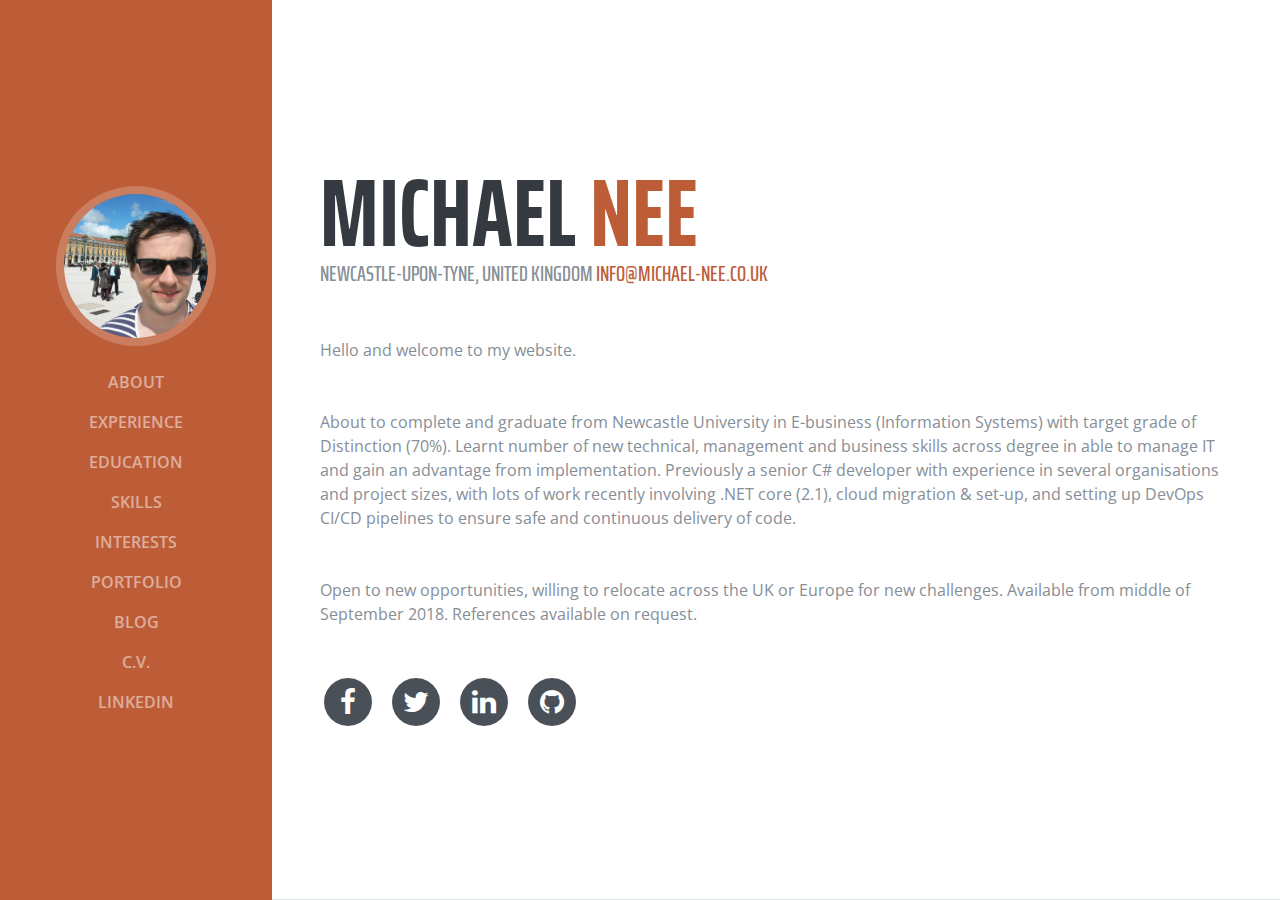
==== index.html @ adf90cca "Initial Commit" ====
<!DOCTYPE html>
    <html lang="en">
    <head prefix="og: http://ogp.me/ns#">
        <!-- Global site tag (gtag.js) - Google Analytics -->
        <script async src="https://www.googletagmanager.com/gtag/js?id=UA-124361732-1"></script>
        <script>
            window.dataLayer = window.dataLayer || [];
            function gtag() { dataLayer.push(arguments); }
            gtag('js', new Date());
            gtag('config', 'UA-124361732-1');
        </script>
    
        <meta charset="utf-8" />
        <title>Michael Nee Website - Welcome</title>
        <meta name="viewport" content="width=device-width, initial-scale=1.0, minimum-scale=1" />
        <meta name="description" content="@ViewData["Description"]" />
        <link href="/vendor/bootstrap/css/bootstrap.min.css" rel="stylesheet" />
        <!-- Custom fonts for this template -->
        <link href="https://fonts.googleapis.com/css?family=Saira+Extra+Condensed:100,200,300,400,500,600,700,800,900" rel="stylesheet" />
        <link href="https://fonts.googleapis.com/css?family=Open+Sans:300,300i,400,400i,600,600i,700,700i,800,800i" rel="stylesheet" />
        <link href="/vendor/font-awesome/css/font-awesome.min.css" rel="stylesheet" />
        <link href="/vendor/devicons/css/devicons.min.css" rel="stylesheet" />
        <link href="/vendor/simple-line-icons/css/simple-line-icons.css" rel="stylesheet" />
        <link rel="stylesheet" href="~/css/abovethefold.scss" inline />
        <link href="/css/resume.min.css" rel="stylesheet" />
    
        <!-- <meta property="og:type" content="website" />
        <meta property="og:title" content="@ViewData["Title"]" />
        <meta property="og:description" content="@ViewData["Description"]" />
        <meta property="og:url" content="@(host + Context.Request.Path)" />
        <meta property="og:image" content="@host/img/icon180x180.png" />
        <meta property="og:image:width" content="180" />
        <meta property="og:image:height" content="180" /> -->
        <link rel="icon" type="image/png" sizes="16x16" href="/img/icon16x16.png" />
        <link rel="apple-touch-icon" sizes="180x180" href="~/img/icon180x180.png" />
        <link rel="shortcut icon" href="/img/icon16x16.png" />
        <meta name="msapplication-square150x150logo" content="/img/icon180x180.png" />
        <link rel="edituri" type="application/rsd+xml" title="RSD" href="~/rsd.xml" />
        <link rel="alternate" type="application/rss+xml" href="~/feed/rss/" />
        <link rel="alternate" type="application/atom+xml" href="~/feed/atom/" />
    </head>
    
    <body id="page-top" itemscope itemtype="http://schema.org/WebPage">
        <nav class="navbar navbar-expand-lg navbar-dark bg-primary fixed-top" id="sideNav">
            <a class="navbar-brand js-scroll-trigger" href="#page-top">
                <span class="d-block d-lg-none"></span>
                <span class="d-none d-lg-block">
                    <img class="img-fluid img-profile rounded-circle mx-auto mb-2" src="/img/profile.jpg" alt="profile-pic" />
                </span>
            </a>
            <button class="navbar-toggler" type="button" data-toggle="collapse" data-target="#navbarSupportedContent" aria-controls="navbarSupportedContent" aria-expanded="false" aria-label="Toggle navigation">
                <span class="navbar-toggler-icon"></span>
            </button>
            <div class="collapse navbar-collapse" id="navbarSupportedContent">
                <ul class="navbar-nav">
                    <li class="nav-item">
                        <a class="nav-link js-scroll-trigger" href="/">About</a>
                    </li>
                    <li class="nav-item">
                        <a class="nav-link js-scroll-trigger" href="/experience">Experience</a>
                    </li>
                    <li class="nav-item">
                        <a class="nav-link js-scroll-trigger" href="/education">Education</a>
                    </li>
                    <li class="nav-item">
                        <a class="nav-link js-scroll-trigger" href="/skills">Skills</a>
                    </li>
                    <li class="nav-item">
                        <a class="nav-link js-scroll-trigger" href="/interests">Interests</a>
                    </li>
                    <li class="nav-item">
                        <a class="nav-link js-scroll-trigger" href="/portfolio">Portfolio</a>
                    </li>
                    <li class="nav-item">
                        <a class="nav-link js-scroll-trigger" href="/blog">Blog</a>
                    </li>
                    <li class="nav-item">
                        <a class="nav-link js-scroll-trigger" target="_blank" href="https://newcastle-my.sharepoint.com/:b:/g/personal/a5224414_newcastle_ac_uk/EdMumNXvD11PombgiTygT5gBdrt0YLXhKjTFtrQzNgDa5Q?e=h8RASY">C.V.</a>
                    </li>
                    <li class="nav-item">
                        <a class="nav-link js-scroll-trigger" href="https://www.linkedin.com/in/michaelnee/" target="_blank">LinkedIn</a>
                    </li>
                </ul>
            </div>
        </nav>
        <main itemprop="mainEntity" itemscope itemtype="http://schema.org/Blog">
            <noscript>
                <p class="container">Some features of this website do not work as expected when JavaScript is disabled</p>
            </noscript>
            
            <main itemprop="mainEntity" itemscope="" itemtype="http://schema.org/Blog"> <noscript> <p class=container>Some features of this website do not work as expected when JavaScript is disabled</p> </noscript> <section class="resume-section p-3 p-lg-5 d-flex d-column" id="about"> <div class="my-auto"> <h1 class="mb-0"> Michael <span class="text-primary">Nee</span> </h1> <div class="subheading mb-5"> Newcastle-upon-Tyne, United Kingdom <a href="mailto:info@michael-nee.co.uk">info@michael-nee.co.uk</a> </div> <p class="mb-5"> Hello and welcome to my website. </p> <p class="mb-5"> About to complete and graduate from Newcastle University in E-business (Information Systems) with target grade of Distinction (70%). Learnt number of new technical, management and business skills across degree in able to manage IT and gain an advantage from implementation. Previously a senior C# developer with experience in several organisations and project sizes, with lots of work recently involving .NET core (2.1), cloud migration &amp; set-up, and setting up DevOps CI/CD pipelines to ensure safe and continuous delivery of code. </p> <p class="mb-5"> Open to new opportunities, willing to relocate across the UK or Europe for new challenges. Available from middle of September 2018. References available on request. </p> <ul class="list-inline list-social-icons mb-0"><li class="list-inline-item"> <a href="https://www.facebook.com/michaelneesoftware" target="_blank"> <span class="fa-stack fa-lg"> <i class="fa fa-circle fa-stack-2x"></i> <i class="fa fa-facebook fa-stack-1x fa-inverse"></i> </span> </a> </li> <li class="list-inline-item"> <a href="https://twitter.com/michael_nee1" target="_blank"> <span class="fa-stack fa-lg"> <i class="fa fa-circle fa-stack-2x"></i> <i class="fa fa-twitter fa-stack-1x fa-inverse"></i> </span> </a> </li> <li class="list-inline-item"> <a href="https://www.linkedin.com/in/michaelnee/" target="_blank"> <span class="fa-stack fa-lg"> <i class="fa fa-circle fa-stack-2x"></i> <i class="fa fa-linkedin fa-stack-1x fa-inverse"></i> </span> </a> </li> <li class="list-inline-item"> <a href="https://github.com/michael-nee" target="_blank"> <span class="fa-stack fa-lg"> <i class="fa fa-circle fa-stack-2x"></i> <i class="fa fa-github fa-stack-1x fa-inverse"></i> </span> </a> </li></ul> </div> </section> </main>
        </main>
    
        <link rel="stylesheet" href="/css/belowthefold.scss" />
        <script src="/vendor/jquery/jquery.min.js"></script>
        <script src="/vendor/bootstrap/js/bootstrap.bundle.min.js"></script>
        <!-- Plugin JavaScript -->
        <script src="/vendor/jquery-easing/jquery.easing.min.js"></script>
        <!-- Custom scripts for this template -->
        <script src="/js/resume.min.js"></script>
        <script src="/js/site.js" async defer></script>
    </body>
    </html>
---- vendor/devicons/css/devicons.min.css ----
/*!
 *  Devicons 1.8.0 made by Theodore Vorillas / http://vorillaz.com 
 */
@font-face{font-family:devicons;src:url(../fonts/devicons.eot?xqxft6);src:url(../fonts/devicons.eot?#iefixxqxft6) format("embedded-opentype"),url(../fonts/devicons.woff?xqxft6) format("woff"),url(../fonts/devicons.ttf?xqxft6) format("truetype"),url(../fonts/devicons.svg?xqxft6#devicons) format("svg");font-weight:400;font-style:normal}.devicons{font-family:devicons;speak:none;font-style:normal;font-weight:400;font-variant:normal;text-transform:none;line-height:1;-webkit-font-smoothing:antialiased;-moz-osx-font-smoothing:grayscale}.devicons-git:before{content:"\e602"}.devicons-git_compare:before{content:"\e628"}.devicons-git_branch:before{content:"\e625"}.devicons-git_commit:before{content:"\e629"}.devicons-git_pull_request:before{content:"\e626"}.devicons-git_merge:before{content:"\e627"}.devicons-bitbucket:before{content:"\e603"}.devicons-github_alt:before{content:"\e608"}.devicons-github_badge:before{content:"\e609"}.devicons-github:before{content:"\e60a"}.devicons-github_full:before{content:"\e617"}.devicons-java:before{content:"\e638"}.devicons-ruby:before{content:"\e639"}.devicons-scala:before{content:"\e637"}.devicons-python:before{content:"\e63c"}.devicons-go:before{content:"\e624"}.devicons-ruby_on_rails:before{content:"\e63b"}.devicons-django:before{content:"\e61d"}.devicons-markdown:before{content:"\e63e"}.devicons-php:before{content:"\e63d"}.devicons-mysql:before{content:"\e604"}.devicons-streamline:before{content:"\e605"}.devicons-database:before{content:"\e606"}.devicons-laravel:before{content:"\e63f"}.devicons-javascript:before{content:"\e64e"}.devicons-angular:before{content:"\e653"}.devicons-backbone:before{content:"\e652"}.devicons-coffeescript:before{content:"\e651"}.devicons-jquery:before{content:"\e650"}.devicons-modernizr:before{content:"\e620"}.devicons-jquery_ui:before{content:"\e654"}.devicons-ember:before{content:"\e61b"}.devicons-dojo:before{content:"\e61c"}.devicons-nodejs:before{content:"\e619"}.devicons-nodejs_small:before{content:"\e618"}.devicons-javascript_shield:before{content:"\e64f"}.devicons-bootstrap:before{content:"\e647"}.devicons-sass:before{content:"\e64b"}.devicons-css3_full:before{content:"\e64a"}.devicons-css3:before{content:"\e649"}.devicons-html5:before{content:"\e636"}.devicons-html5_multimedia:before{content:"\e632"}.devicons-html5_device_access:before{content:"\e633"}.devicons-html5_3d_effects:before{content:"\e635"}.devicons-html5_connectivity:before{content:"\e634"}.devicons-ghost_small:before{content:"\e614"}.devicons-ghost:before{content:"\e61f"}.devicons-magento:before{content:"\e640"}.devicons-joomla:before{content:"\e641"}.devicons-jekyll_small:before{content:"\e60d"}.devicons-drupal:before{content:"\e642"}.devicons-wordpress:before{content:"\e60b"}.devicons-grunt:before{content:"\e64c"}.devicons-bower:before{content:"\e64d"}.devicons-npm:before{content:"\e61e"}.devicons-yahoo_small:before{content:"\e62b"}.devicons-yahoo:before{content:"\e615"}.devicons-bing_small:before{content:"\e600"}.devicons-windows:before{content:"\e60f"}.devicons-linux:before{content:"\e612"}.devicons-ubuntu:before{content:"\e63a"}.devicons-android:before{content:"\e60e"}.devicons-apple:before{content:"\e611"}.devicons-appstore:before{content:"\e613"}.devicons-phonegap:before{content:"\e630"}.devicons-blackberry:before{content:"\e623"}.devicons-stackoverflow:before{content:"\e610"}.devicons-techcrunch:before{content:"\e62c"}.devicons-codrops:before{content:"\e62f"}.devicons-css_tricks:before{content:"\e601"}.devicons-smashing_magazine:before{content:"\e62d"}.devicons-netmagazine:before{content:"\e62e"}.devicons-codepen:before{content:"\e616"}.devicons-cssdeck:before{content:"\e62a"}.devicons-hackernews:before{content:"\e61a"}.devicons-dropbox:before{content:"\e607"}.devicons-google_drive:before{content:"\e631"}.devicons-visualstudio:before{content:"\e60c"}.devicons-unity_small:before{content:"\e621"}.devicons-raspberry_pi:before{content:"\e622"}.devicons-chrome:before{content:"\e643"}.devicons-ie:before{content:"\e644"}.devicons-firefox:before{content:"\e645"}.devicons-opera:before{content:"\e646"}.devicons-safari:before{content:"\e648"}.devicons-swift:before{content:"\e655"}.devicons-symfony:before{content:"\e656"}.devicons-symfony_badge:before{content:"\e657"}.devicons-less:before{content:"\e658"}.devicons-stylus:before{content:"\e659"}.devicons-trello:before{content:"\e65a"}.devicons-atlassian:before{content:"\e65b"}.devicons-jira:before{content:"\e65c"}.devicons-envato:before{content:"\e65d"}.devicons-snap_svg:before{content:"\e65e"}.devicons-raphael:before{content:"\e65f"}.devicons-google_analytics:before{content:"\e660"}.devicons-compass:before{content:"\e661"}.devicons-onedrive:before{content:"\e662"}.devicons-gulp:before{content:"\e663"}.devicons-atom:before{content:"\e664"}.devicons-cisco:before{content:"\e665"}.devicons-nancy:before{content:"\e666"}.devicons-clojure:before{content:"\e668"}.devicons-clojure_alt:before{content:"\e66a"}.devicons-perl:before{content:"\e669"}.devicons-celluloid:before{content:"\e66b"}.devicons-w3c:before{content:"\e66c"}.devicons-redis:before{content:"\e66d"}.devicons-postgresql:before{content:"\e66e"}.devicons-webplatform:before{content:"\e66f"}.devicons-jenkins:before{content:"\e667"}.devicons-requirejs:before{content:"\e670"}.devicons-opensource:before{content:"\e671"}.devicons-typo3:before{content:"\e672"}.devicons-uikit:before{content:"\e673"}.devicons-doctrine:before{content:"\e674"}.devicons-groovy:before{content:"\e675"}.devicons-nginx:before{content:"\e676"}.devicons-haskell:before{content:"\e677"}.devicons-zend:before{content:"\e678"}.devicons-gnu:before{content:"\e679"}.devicons-yeoman:before{content:"\e67a"}.devicons-heroku:before{content:"\e67b"}.devicons-debian:before{content:"\e67d"}.devicons-travis:before{content:"\e67e"}.devicons-dotnet:before{content:"\e67f"}.devicons-codeigniter:before{content:"\e680"}.devicons-javascript_badge:before{content:"\e681"}.devicons-yii:before{content:"\e682"}.devicons-msql_server:before{content:"\e67c"}.devicons-composer:before{content:"\e683"}.devicons-krakenjs_badge:before{content:"\e684"}.devicons-krakenjs:before{content:"\e685"}.devicons-mozilla:before{content:"\e686"}.devicons-firebase:before{content:"\e687"}.devicons-sizzlejs:before{content:"\e688"}.devicons-creativecommons:before{content:"\e689"}.devicons-creativecommons_badge:before{content:"\e68a"}.devicons-mitlicence:before{content:"\e68b"}.devicons-senchatouch:before{content:"\e68c"}.devicons-bugsense:before{content:"\e68d"}.devicons-extjs:before{content:"\e68e"}.devicons-mootools_badge:before{content:"\e68f"}.devicons-mootools:before{content:"\e690"}.devicons-ruby_rough:before{content:"\e691"}.devicons-komodo:before{content:"\e692"}.devicons-coda:before{content:"\e693"}.devicons-bintray:before{content:"\e694"}.devicons-terminal:before{content:"\e695"}.devicons-code:before{content:"\e696"}.devicons-responsive:before{content:"\e697"}.devicons-dart:before{content:"\e698"}.devicons-aptana:before{content:"\e699"}.devicons-mailchimp:before{content:"\e69a"}.devicons-netbeans:before{content:"\e69b"}.devicons-dreamweaver:before{content:"\e69c"}.devicons-brackets:before{content:"\e69d"}.devicons-eclipse:before{content:"\e69e"}.devicons-cloud9:before{content:"\e69f"}.devicons-scrum:before{content:"\e6a0"}.devicons-prolog:before{content:"\e6a1"}.devicons-terminal_badge:before{content:"\e6a2"}.devicons-code_badge:before{content:"\e6a3"}.devicons-mongodb:before{content:"\e6a4"}.devicons-meteor:before{content:"\e6a5"}.devicons-meteorfull:before{content:"\e6a6"}.devicons-fsharp:before{content:"\e6a7"}.devicons-rust:before{content:"\e6a8"}.devicons-ionic:before{content:"\e6a9"}.devicons-sublime:before{content:"\e6aa"}.devicons-appcelerator:before{content:"\e6ab"}.devicons-asterisk:before{content:"\e6ac"}.devicons-aws:before{content:"\e6ad"}.devicons-digital-ocean:before{content:"\e6ae"}.devicons-dlang:before{content:"\e6af"}.devicons-docker:before{content:"\e6b0"}.devicons-erlang:before{content:"\e6b1"}.devicons-google-cloud-platform:before{content:"\e6b2"}.devicons-grails:before{content:"\e6b3"}.devicons-illustrator:before{content:"\e6b4"}.devicons-intellij:before{content:"\e6b5"}.devicons-materializecss:before{content:"\e6b6"}.devicons-openshift:before{content:"\e6b7"}.devicons-photoshop:before{content:"\e6b8"}.devicons-rackspace:before{content:"\e6b9"}.devicons-react:before{content:"\e6ba"}.devicons-redhat:before{content:"\e6bb"}.devicons-scriptcs:before{content:"\e6bc"}.devicons-sqllite:before{content:"\e6c4"}.devicons-vim:before{content:"\e6c5"}
---- vendor/simple-line-icons/css/simple-line-icons.css ----
@font-face {
  font-family: 'simple-line-icons';
  src: url('../fonts/Simple-Line-Icons.eot?v=2.4.0');
  src: url('../fonts/Simple-Line-Icons.eot?v=2.4.0#iefix') format('embedded-opentype'), url('../fonts/Simple-Line-Icons.woff2?v=2.4.0') format('woff2'), url('../fonts/Simple-Line-Icons.ttf?v=2.4.0') format('truetype'), url('../fonts/Simple-Line-Icons.woff?v=2.4.0') format('woff'), url('../fonts/Simple-Line-Icons.svg?v=2.4.0#simple-line-icons') format('svg');
  font-weight: normal;
  font-style: normal;
}
/*
 Use the following CSS code if you want to have a class per icon.
 Instead of a list of all class selectors, you can use the generic [class*="icon-"] selector, but it's slower:
*/
.icon-user,
.icon-people,
.icon-user-female,
.icon-user-follow,
.icon-user-following,
.icon-user-unfollow,
.icon-login,
.icon-logout,
.icon-emotsmile,
.icon-phone,
.icon-call-end,
.icon-call-in,
.icon-call-out,
.icon-map,
.icon-location-pin,
.icon-direction,
.icon-directions,
.icon-compass,
.icon-layers,
.icon-menu,
.icon-list,
.icon-options-vertical,
.icon-options,
.icon-arrow-down,
.icon-arrow-left,
.icon-arrow-right,
.icon-arrow-up,
.icon-arrow-up-circle,
.icon-arrow-left-circle,
.icon-arrow-right-circle,
.icon-arrow-down-circle,
.icon-check,
.icon-clock,
.icon-plus,
.icon-minus,
.icon-close,
.icon-event,
.icon-exclamation,
.icon-organization,
.icon-trophy,
.icon-screen-smartphone,
.icon-screen-desktop,
.icon-plane,
.icon-notebook,
.icon-mustache,
.icon-mouse,
.icon-magnet,
.icon-energy,
.icon-disc,
.icon-cursor,
.icon-cursor-move,
.icon-crop,
.icon-chemistry,
.icon-speedometer,
.icon-shield,
.icon-screen-tablet,
.icon-magic-wand,
.icon-hourglass,
.icon-graduation,
.icon-ghost,
.icon-game-controller,
.icon-fire,
.icon-eyeglass,
.icon-envelope-open,
.icon-envelope-letter,
.icon-bell,
.icon-badge,
.icon-anchor,
.icon-wallet,
.icon-vector,
.icon-speech,
.icon-puzzle,
.icon-printer,
.icon-present,
.icon-playlist,
.icon-pin,
.icon-picture,
.icon-handbag,
.icon-globe-alt,
.icon-globe,
.icon-folder-alt,
.icon-folder,
.icon-film,
.icon-feed,
.icon-drop,
.icon-drawer,
.icon-docs,
.icon-doc,
.icon-diamond,
.icon-cup,
.icon-calculator,
.icon-bubbles,
.icon-briefcase,
.icon-book-open,
.icon-basket-loaded,
.icon-basket,
.icon-bag,
.icon-action-undo,
.icon-action-redo,
.icon-wrench,
.icon-umbrella,
.icon-trash,
.icon-tag,
.icon-support,
.icon-frame,
.icon-size-fullscreen,
.icon-size-actual,
.icon-shuffle,
.icon-share-alt,
.icon-share,
.icon-rocket,
.icon-question,
.icon-pie-chart,
.icon-pencil,
.icon-note,
.icon-loop,
.icon-home,
.icon-grid,
.icon-graph,
.icon-microphone,
.icon-music-tone-alt,
.icon-music-tone,
.icon-earphones-alt,
.icon-earphones,
.icon-equalizer,
.icon-like,
.icon-dislike,
.icon-control-start,
.icon-control-rewind,
.icon-control-play,
.icon-control-pause,
.icon-control-forward,
.icon-control-end,
.icon-volume-1,
.icon-volume-2,
.icon-volume-off,
.icon-calendar,
.icon-bulb,
.icon-chart,
.icon-ban,
.icon-bubble,
.icon-camrecorder,
.icon-camera,
.icon-cloud-download,
.icon-cloud-upload,
.icon-envelope,
.icon-eye,
.icon-flag,
.icon-heart,
.icon-info,
.icon-key,
.icon-link,
.icon-lock,
.icon-lock-open,
.icon-magnifier,
.icon-magnifier-add,
.icon-magnifier-remove,
.icon-paper-clip,
.icon-paper-plane,
.icon-power,
.icon-refresh,
.icon-reload,
.icon-settings,
.icon-star,
.icon-symbol-female,
.icon-symbol-male,
.icon-target,
.icon-credit-card,
.icon-paypal,
.icon-social-tumblr,
.icon-social-twitter,
.icon-social-facebook,
.icon-social-instagram,
.icon-social-linkedin,
.icon-social-pinterest,
.icon-social-github,
.icon-social-google,
.icon-social-reddit,
.icon-social-skype,
.icon-social-dribbble,
.icon-social-behance,
.icon-social-foursqare,
.icon-social-soundcloud,
.icon-social-spotify,
.icon-social-stumbleupon,
.icon-social-youtube,
.icon-social-dropbox,
.icon-social-vkontakte,
.icon-social-steam {
  font-family: 'simple-line-icons';
  speak: none;
  font-style: normal;
  font-weight: normal;
  font-variant: normal;
  text-transform: none;
  line-height: 1;
  /* Better Font Rendering =========== */
  -webkit-font-smoothing: antialiased;
  -moz-osx-font-smoothing: grayscale;
}
.icon-user:before {
  content: "\e005";
}
.icon-people:before {
  content: "\e001";
}
.icon-user-female:before {
  content: "\e000";
}
.icon-user-follow:before {
  content: "\e002";
}
.icon-user-following:before {
  content: "\e003";
}
.icon-user-unfollow:before {
  content: "\e004";
}
.icon-login:before {
  content: "\e066";
}
.icon-logout:before {
  content: "\e065";
}
.icon-emotsmile:before {
  content: "\e021";
}
.icon-phone:before {
  content: "\e600";
}
.icon-call-end:before {
  content: "\e048";
}
.icon-call-in:before {
  content: "\e047";
}
.icon-call-out:before {
  content: "\e046";
}
.icon-map:before {
  content: "\e033";
}
.icon-location-pin:before {
  content: "\e096";
}
.icon-direction:before {
  content: "\e042";
}
.icon-directions:before {
  content: "\e041";
}
.icon-compass:before {
  content: "\e045";
}
.icon-layers:before {
  content: "\e034";
}
.icon-menu:before {
  content: "\e601";
}
.icon-list:before {
  content: "\e067";
}
.icon-options-vertical:before {
  content: "\e602";
}
.icon-options:before {
  content: "\e603";
}
.icon-arrow-down:before {
  content: "\e604";
}
.icon-arrow-left:before {
  content: "\e605";
}
.icon-arrow-right:before {
  content: "\e606";
}
.icon-arrow-up:before {
  content: "\e607";
}
.icon-arrow-up-circle:before {
  content: "\e078";
}
.icon-arrow-left-circle:before {
  content: "\e07a";
}
.icon-arrow-right-circle:before {
  content: "\e079";
}
.icon-arrow-down-circle:before {
  content: "\e07b";
}
.icon-check:before {
  content: "\e080";
}
.icon-clock:before {
  content: "\e081";
}
.icon-plus:before {
  content: "\e095";
}
.icon-minus:before {
  content: "\e615";
}
.icon-close:before {
  content: "\e082";
}
.icon-event:before {
  content: "\e619";
}
.icon-exclamation:before {
  content: "\e617";
}
.icon-organization:before {
  content: "\e616";
}
.icon-trophy:before {
  content: "\e006";
}
.icon-screen-smartphone:before {
  content: "\e010";
}
.icon-screen-desktop:before {
  content: "\e011";
}
.icon-plane:before {
  content: "\e012";
}
.icon-notebook:before {
  content: "\e013";
}
.icon-mustache:before {
  content: "\e014";
}
.icon-mouse:before {
  content: "\e015";
}
.icon-magnet:before {
  content: "\e016";
}
.icon-energy:before {
  content: "\e020";
}
.icon-disc:before {
  content: "\e022";
}
.icon-cursor:before {
  content: "\e06e";
}
.icon-cursor-move:before {
  content: "\e023";
}
.icon-crop:before {
  content: "\e024";
}
.icon-chemistry:before {
  content: "\e026";
}
.icon-speedometer:before {
  content: "\e007";
}
.icon-shield:before {
  content: "\e00e";
}
.icon-screen-tablet:before {
  content: "\e00f";
}
.icon-magic-wand:before {
  content: "\e017";
}
.icon-hourglass:before {
  content: "\e018";
}
.icon-graduation:before {
  content: "\e019";
}
.icon-ghost:before {
  content: "\e01a";
}
.icon-game-controller:before {
  content: "\e01b";
}
.icon-fire:before {
  content: "\e01c";
}
.icon-eyeglass:before {
  content: "\e01d";
}
.icon-envelope-open:before {
  content: "\e01e";
}
.icon-envelope-letter:before {
  content: "\e01f";
}
.icon-bell:before {
  content: "\e027";
}
.icon-badge:before {
  content: "\e028";
}
.icon-anchor:before {
  content: "\e029";
}
.icon-wallet:before {
  content: "\e02a";
}
.icon-vector:before {
  content: "\e02b";
}
.icon-speech:before {
  content: "\e02c";
}
.icon-puzzle:before {
  content: "\e02d";
}
.icon-printer:before {
  content: "\e02e";
}
.icon-present:before {
  content: "\e02f";
}
.icon-playlist:before {
  content: "\e030";
}
.icon-pin:before {
  content: "\e031";
}
.icon-picture:before {
  content: "\e032";
}
.icon-handbag:before {
  content: "\e035";
}
.icon-globe-alt:before {
  content: "\e036";
}
.icon-globe:before {
  content: "\e037";
}
.icon-folder-alt:before {
  content: "\e039";
}
.icon-folder:before {
  content: "\e089";
}
.icon-film:before {
  content: "\e03a";
}
.icon-feed:before {
  content: "\e03b";
}
.icon-drop:before {
  content: "\e03e";
}
.icon-drawer:before {
  content: "\e03f";
}
.icon-docs:before {
  content: "\e040";
}
.icon-doc:before {
  content: "\e085";
}
.icon-diamond:before {
  content: "\e043";
}
.icon-cup:before {
  content: "\e044";
}
.icon-calculator:before {
  content: "\e049";
}
.icon-bubbles:before {
  content: "\e04a";
}
.icon-briefcase:before {
  content: "\e04b";
}
.icon-book-open:before {
  content: "\e04c";
}
.icon-basket-loaded:before {
  content: "\e04d";
}
.icon-basket:before {
  content: "\e04e";
}
.icon-bag:before {
  content: "\e04f";
}
.icon-action-undo:before {
  content: "\e050";
}
.icon-action-redo:before {
  content: "\e051";
}
.icon-wrench:before {
  content: "\e052";
}
.icon-umbrella:before {
  content: "\e053";
}
.icon-trash:before {
  content: "\e054";
}
.icon-tag:before {
  content: "\e055";
}
.icon-support:before {
  content: "\e056";
}
.icon-frame:before {
  content: "\e038";
}
.icon-size-fullscreen:before {
  content: "\e057";
}
.icon-size-actual:before {
  content: "\e058";
}
.icon-shuffle:before {
  content: "\e059";
}
.icon-share-alt:before {
  content: "\e05a";
}
.icon-share:before {
  content: "\e05b";
}
.icon-rocket:before {
  content: "\e05c";
}
.icon-question:before {
  content: "\e05d";
}
.icon-pie-chart:before {
  content: "\e05e";
}
.icon-pencil:before {
  content: "\e05f";
}
.icon-note:before {
  content: "\e060";
}
.icon-loop:before {
  content: "\e064";
}
.icon-home:before {
  content: "\e069";
}
.icon-grid:before {
  content: "\e06a";
}
.icon-graph:before {
  content: "\e06b";
}
.icon-microphone:before {
  content: "\e063";
}
.icon-music-tone-alt:before {
  content: "\e061";
}
.icon-music-tone:before {
  content: "\e062";
}
.icon-earphones-alt:before {
  content: "\e03c";
}
.icon-earphones:before {
  content: "\e03d";
}
.icon-equalizer:before {
  content: "\e06c";
}
.icon-like:before {
  content: "\e068";
}
.icon-dislike:before {
  content: "\e06d";
}
.icon-control-start:before {
  content: "\e06f";
}
.icon-control-rewind:before {
  content: "\e070";
}
.icon-control-play:before {
  content: "\e071";
}
.icon-control-pause:before {
  content: "\e072";
}
.icon-control-forward:before {
  content: "\e073";
}
.icon-control-end:before {
  content: "\e074";
}
.icon-volume-1:before {
  content: "\e09f";
}
.icon-volume-2:before {
  content: "\e0a0";
}
.icon-volume-off:before {
  content: "\e0a1";
}
.icon-calendar:before {
  content: "\e075";
}
.icon-bulb:before {
  content: "\e076";
}
.icon-chart:before {
  content: "\e077";
}
.icon-ban:before {
  content: "\e07c";
}
.icon-bubble:before {
  content: "\e07d";
}
.icon-camrecorder:before {
  content: "\e07e";
}
.icon-camera:before {
  content: "\e07f";
}
.icon-cloud-download:before {
  content: "\e083";
}
.icon-cloud-upload:before {
  content: "\e084";
}
.icon-envelope:before {
  content: "\e086";
}
.icon-eye:before {
  content: "\e087";
}
.icon-flag:before {
  content: "\e088";
}
.icon-heart:before {
  content: "\e08a";
}
.icon-info:before {
  content: "\e08b";
}
.icon-key:before {
  content: "\e08c";
}
.icon-link:before {
  content: "\e08d";
}
.icon-lock:before {
  content: "\e08e";
}
.icon-lock-open:before {
  content: "\e08f";
}
.icon-magnifier:before {
  content: "\e090";
}
.icon-magnifier-add:before {
  content: "\e091";
}
.icon-magnifier-remove:before {
  content: "\e092";
}
.icon-paper-clip:before {
  content: "\e093";
}
.icon-paper-plane:before {
  content: "\e094";
}
.icon-power:before {
  content: "\e097";
}
.icon-refresh:before {
  content: "\e098";
}
.icon-reload:before {
  content: "\e099";
}
.icon-settings:before {
  content: "\e09a";
}
.icon-star:before {
  content: "\e09b";
}
.icon-symbol-female:before {
  content: "\e09c";
}
.icon-symbol-male:before {
  content: "\e09d";
}
.icon-target:before {
  content: "\e09e";
}
.icon-credit-card:before {
  content: "\e025";
}
.icon-paypal:before {
  content: "\e608";
}
.icon-social-tumblr:before {
  content: "\e00a";
}
.icon-social-twitter:before {
  content: "\e009";
}
.icon-social-facebook:before {
  content: "\e00b";
}
.icon-social-instagram:before {
  content: "\e609";
}
.icon-social-linkedin:before {
  content: "\e60a";
}
.icon-social-pinterest:before {
  content: "\e60b";
}
.icon-social-github:before {
  content: "\e60c";
}
.icon-social-google:before {
  content: "\e60d";
}
.icon-social-reddit:before {
  content: "\e60e";
}
.icon-social-skype:before {
  content: "\e60f";
}
.icon-social-dribbble:before {
  content: "\e00d";
}
.icon-social-behance:before {
  content: "\e610";
}
.icon-social-foursqare:before {
  content: "\e611";
}
.icon-social-soundcloud:before {
  content: "\e612";
}
.icon-social-spotify:before {
  content: "\e613";
}
.icon-social-stumbleupon:before {
  content: "\e614";
}
.icon-social-youtube:before {
  content: "\e008";
}
.icon-social-dropbox:before {
  content: "\e00c";
}
.icon-social-vkontakte:before {
  content: "\e618";
}
.icon-social-steam:before {
  content: "\e620";
}
---- css/resume.min.css ----
body{font-family:'Open Sans',serif;padding-top:54px;color:#868e96}@media(min-width:992px){body{padding-top:0;padding-left:17rem}}h1,h2,h3,h4,h5,h6{font-family:'Saira Extra Condensed',serif;font-weight:700;text-transform:uppercase;color:#343a40}h1{font-size:6rem;line-height:5.5rem}h2{font-size:3.5rem}.subheading{text-transform:uppercase;font-weight:500;font-family:'Saira Extra Condensed',serif;font-size:1.35rem}.list-social-icons a{color:#495057}.list-social-icons a:hover{color:#bd5d38}.list-social-icons a .fa-lg{font-size:1.75rem}.list-icons{font-size:3rem}.list-icons .list-inline-item i:hover{color:#bd5d38}#sideNav .navbar-nav .nav-item .nav-link{font-weight:600;text-transform:uppercase}@media(min-width:992px){#sideNav{text-align:center;position:fixed;top:0;left:0;display:flex;flex-direction:column;width:17rem;height:100vh}#sideNav .navbar-brand{display:flex;margin:auto auto 0;padding:.5rem}#sideNav .navbar-brand .img-profile{max-width:10rem;max-height:10rem;border:.5rem solid rgba(255,255,255,.2)}#sideNav .navbar-collapse{display:flex;align-items:flex-start;flex-grow:0;width:100%;margin-bottom:auto}#sideNav .navbar-collapse .navbar-nav{flex-direction:column;width:100%}#sideNav .navbar-collapse .navbar-nav .nav-item{display:block}#sideNav .navbar-collapse .navbar-nav .nav-item .nav-link{display:block}}section.resume-section{border-bottom:1px solid #dee2e6;padding-top:5rem !important;padding-bottom:5rem !important}section.resume-section .resume-item .resume-date{min-width:none}@media(min-width:768px){section.resume-section{min-height:100vh}section.resume-section .resume-item .resume-date{min-width:18rem}}@media(min-width:992px){section.resume-section{padding-top:3rem !important;padding-bottom:3rem !important}}.bg-primary{background-color:#bd5d38 !important}.text-primary{color:#bd5d38 !important}a{color:#bd5d38}a:hover,a:focus,a:active{color:#824027}h2 a:link{text-decoration:none}
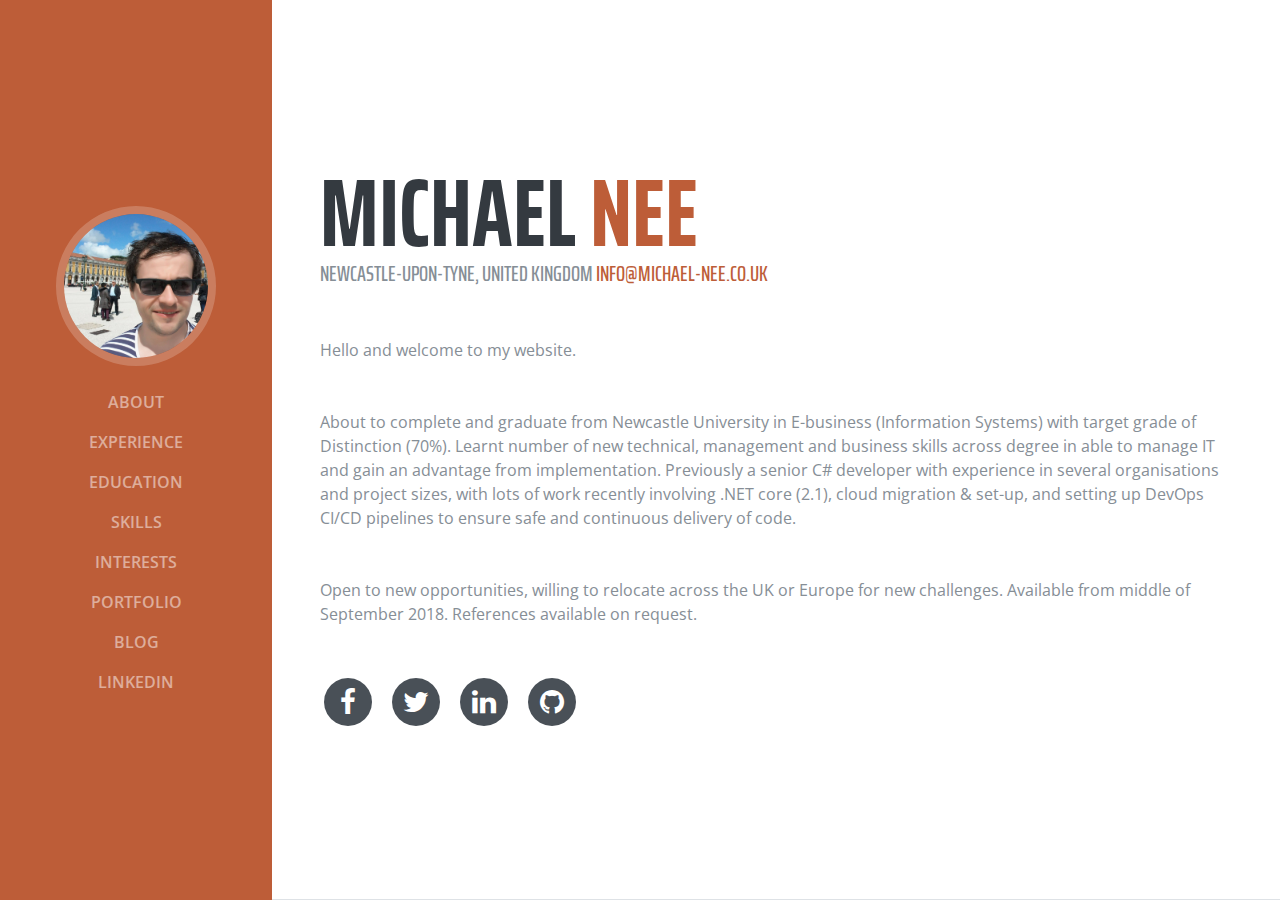
==== commit 0fceed67: "Update Homepage" ====
--- a/index.html
+++ b/index.html
@@ -57,26 +57,26 @@
                         <a class="nav-link js-scroll-trigger" href="/">About</a>
                     </li>
                     <li class="nav-item">
-                        <a class="nav-link js-scroll-trigger" href="/experience">Experience</a>
+                        <a class="nav-link js-scroll-trigger" href="/experience.html">Experience</a>
                     </li>
                     <li class="nav-item">
-                        <a class="nav-link js-scroll-trigger" href="/education">Education</a>
+                        <a class="nav-link js-scroll-trigger" href="/education.html">Education</a>
                     </li>
                     <li class="nav-item">
-                        <a class="nav-link js-scroll-trigger" href="/skills">Skills</a>
+                        <a class="nav-link js-scroll-trigger" href="/skills.html">Skills</a>
                     </li>
                     <li class="nav-item">
-                        <a class="nav-link js-scroll-trigger" href="/interests">Interests</a>
+                        <a class="nav-link js-scroll-trigger" href="/interests.html">Interests</a>
                     </li>
                     <li class="nav-item">
-                        <a class="nav-link js-scroll-trigger" href="/portfolio">Portfolio</a>
+                        <a class="nav-link js-scroll-trigger" href="/portfolio.html">Portfolio</a>
                     </li>
                     <li class="nav-item">
-                        <a class="nav-link js-scroll-trigger" href="/blog">Blog</a>
+                        <a class="nav-link js-scroll-trigger" target="_blank" href="https://medium.com/@michaelnee/">Blog</a>
                     </li>
-                    <li class="nav-item">
+                    <!-- <li class="nav-item">
                         <a class="nav-link js-scroll-trigger" target="_blank" href="https://newcastle-my.sharepoint.com/:b:/g/personal/a5224414_newcastle_ac_uk/EdMumNXvD11PombgiTygT5gBdrt0YLXhKjTFtrQzNgDa5Q?e=h8RASY">C.V.</a>
-                    </li>
+                    </li> -->
                     <li class="nav-item">
                         <a class="nav-link js-scroll-trigger" href="https://www.linkedin.com/in/michaelnee/" target="_blank">LinkedIn</a>
                     </li>
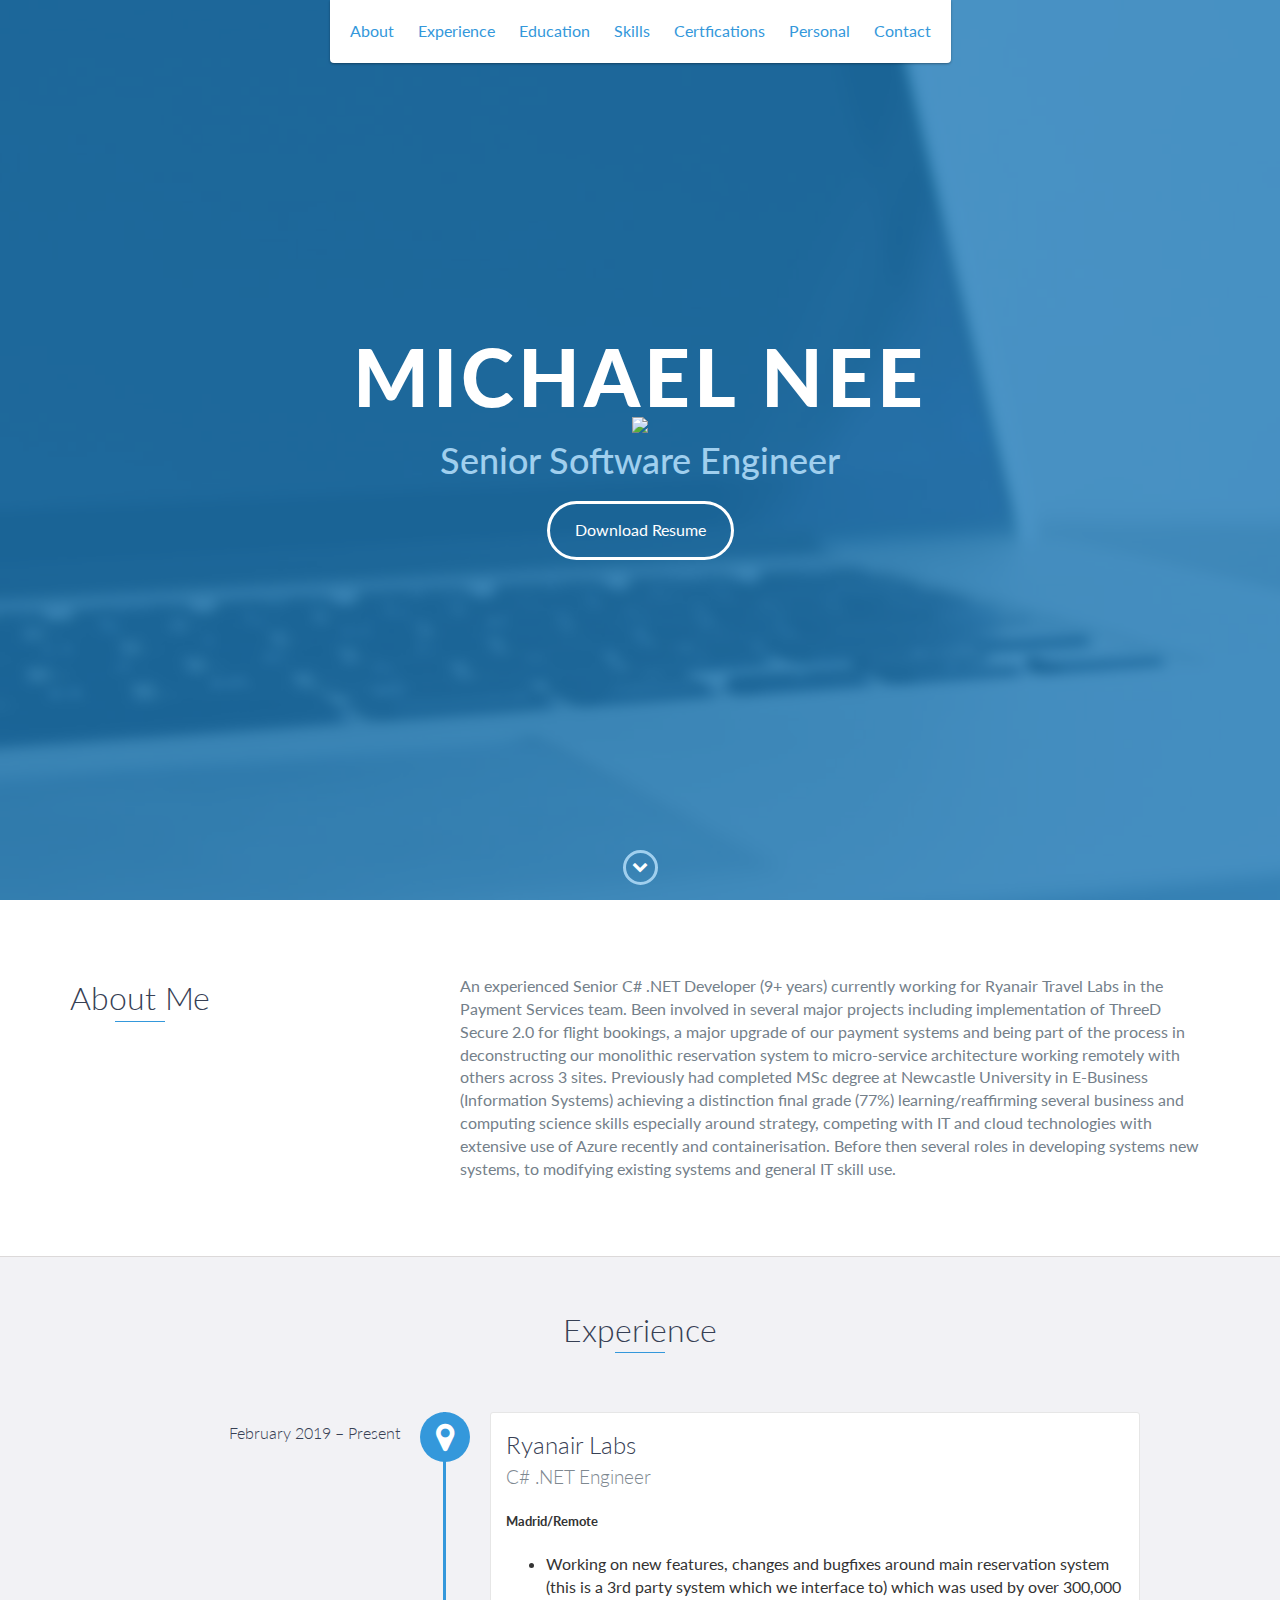
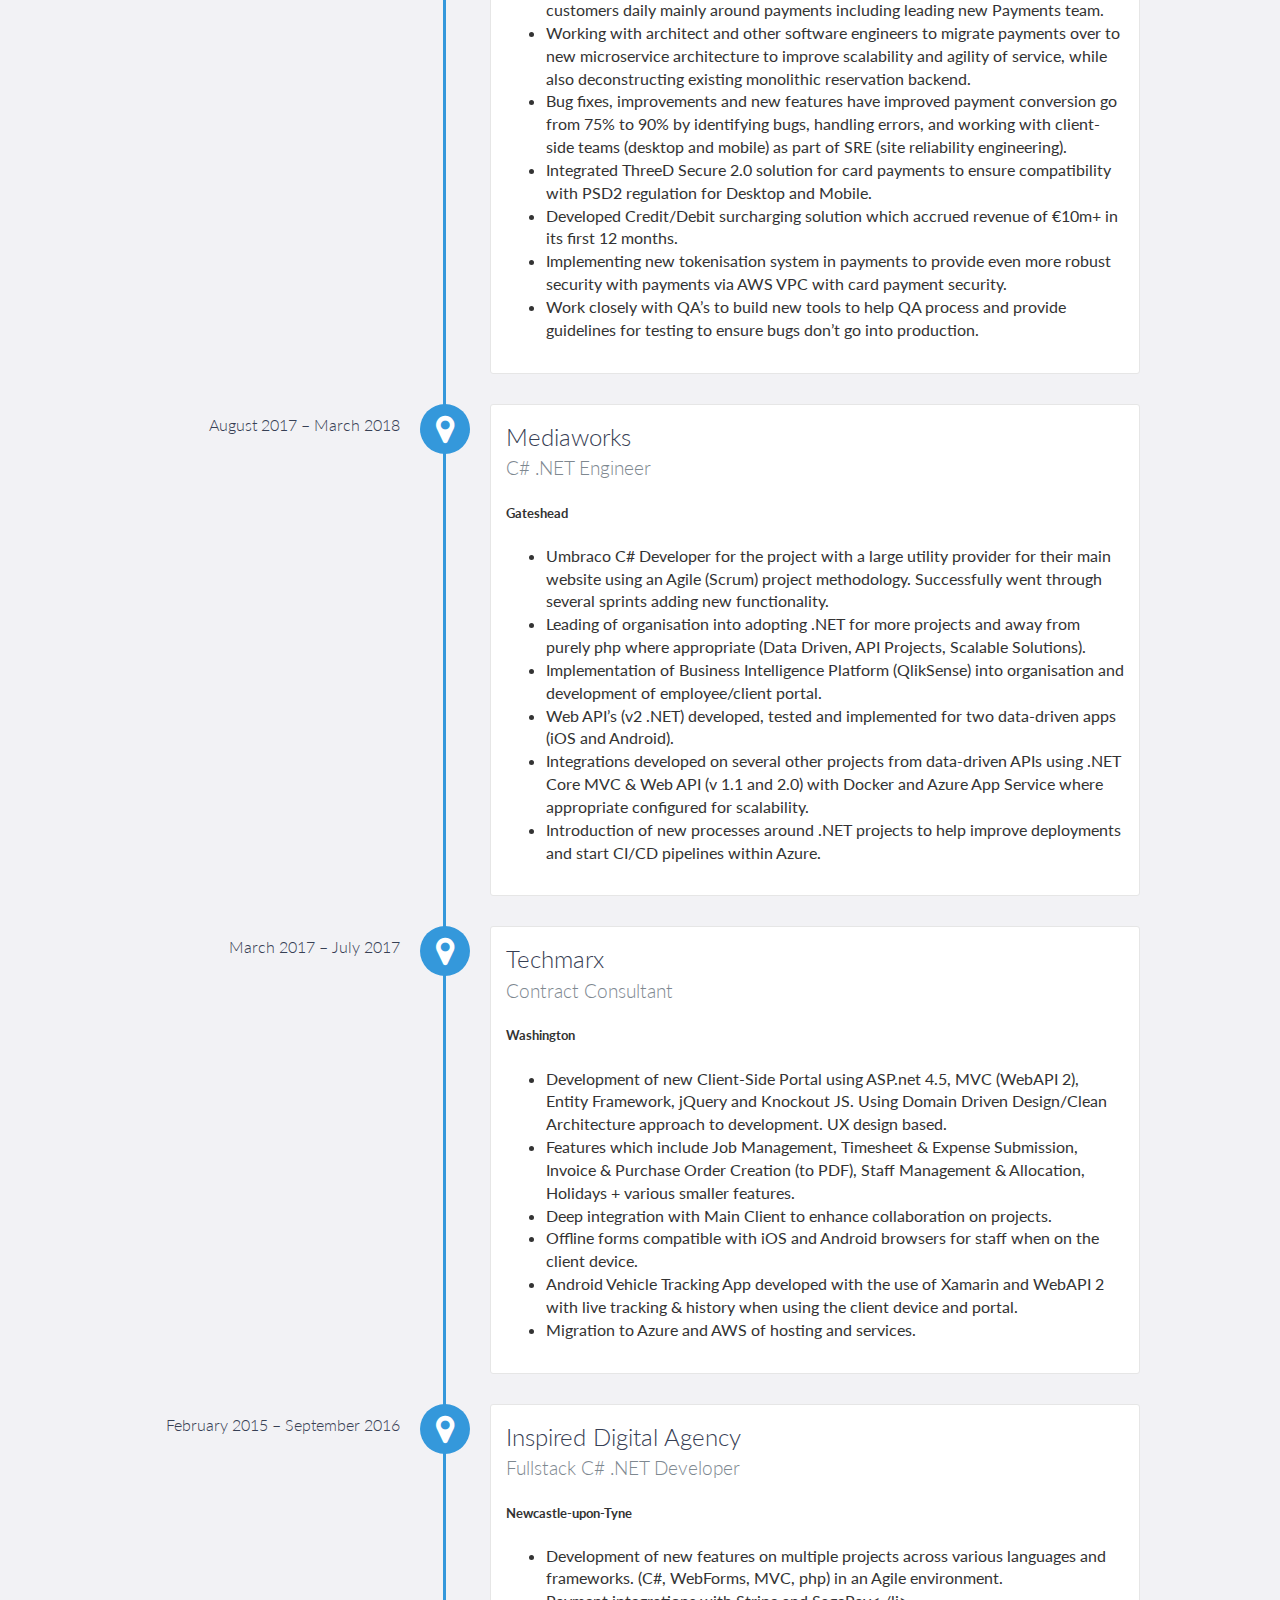
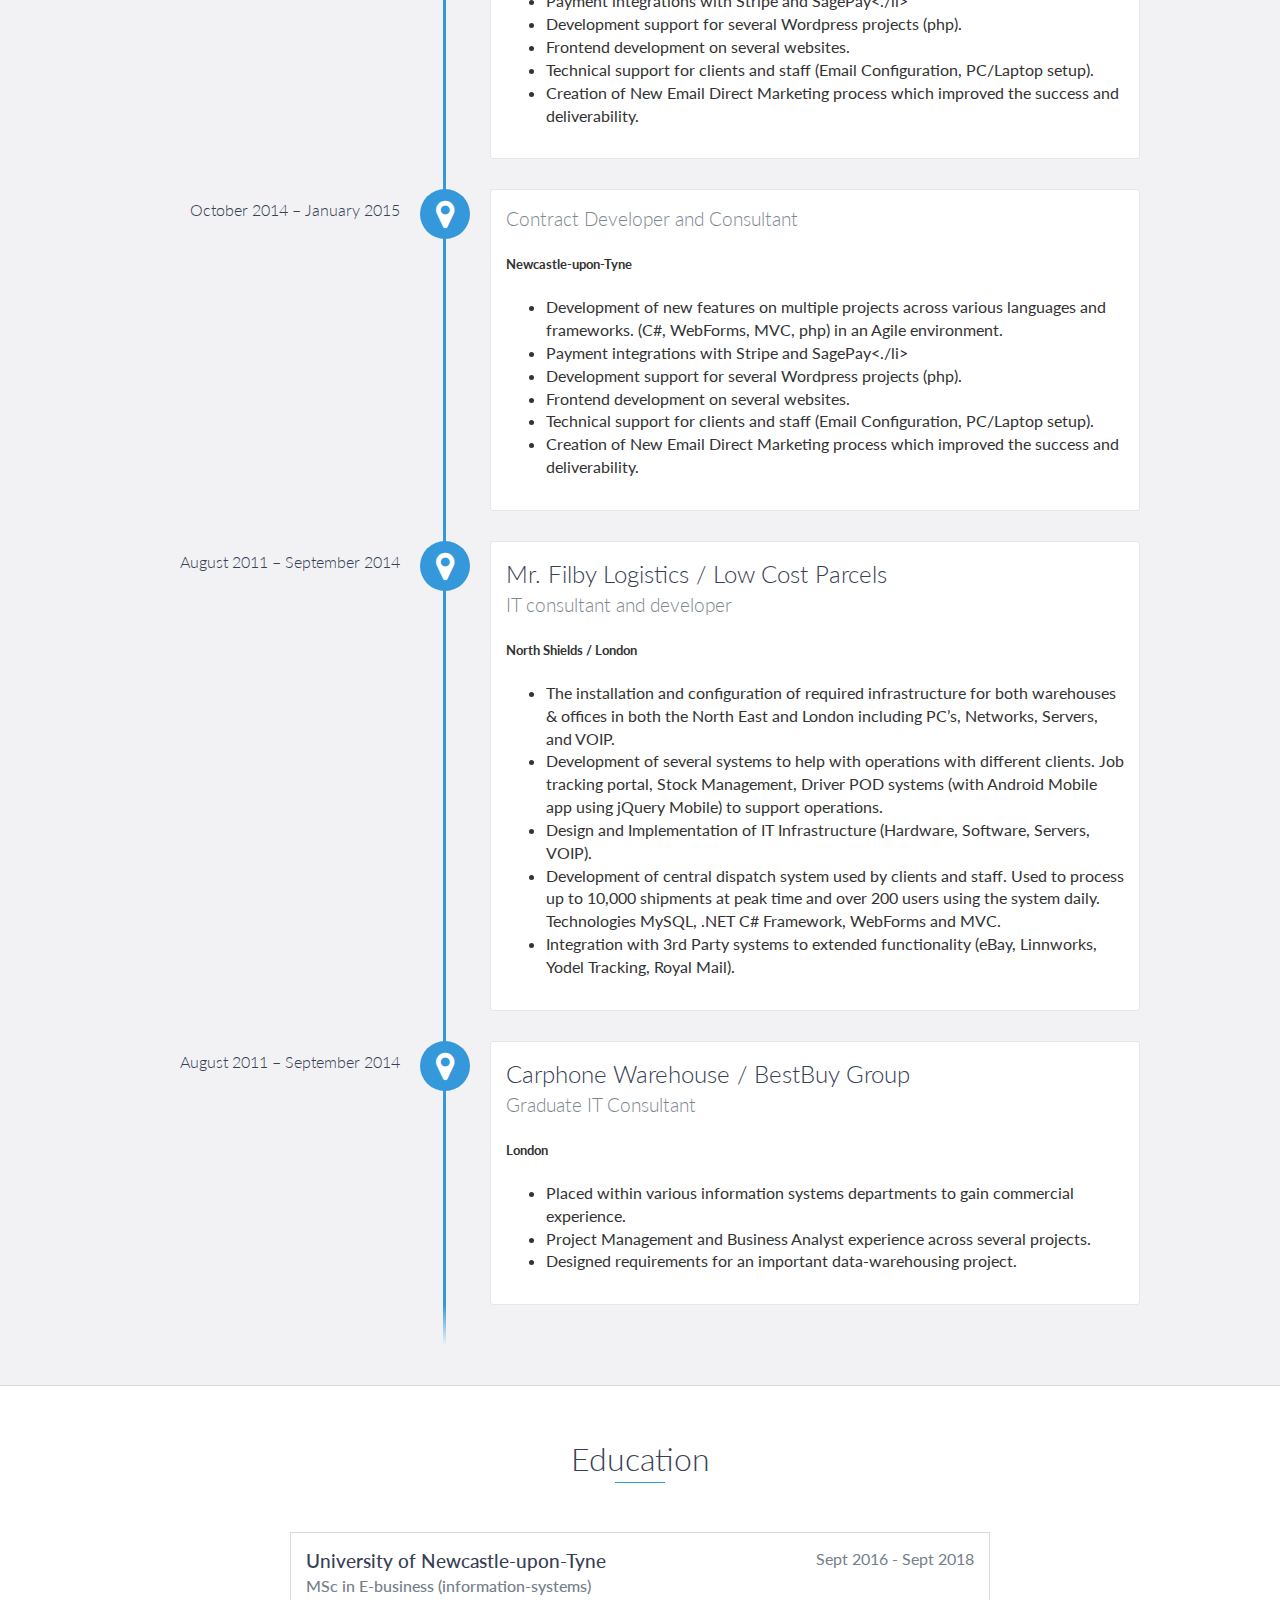
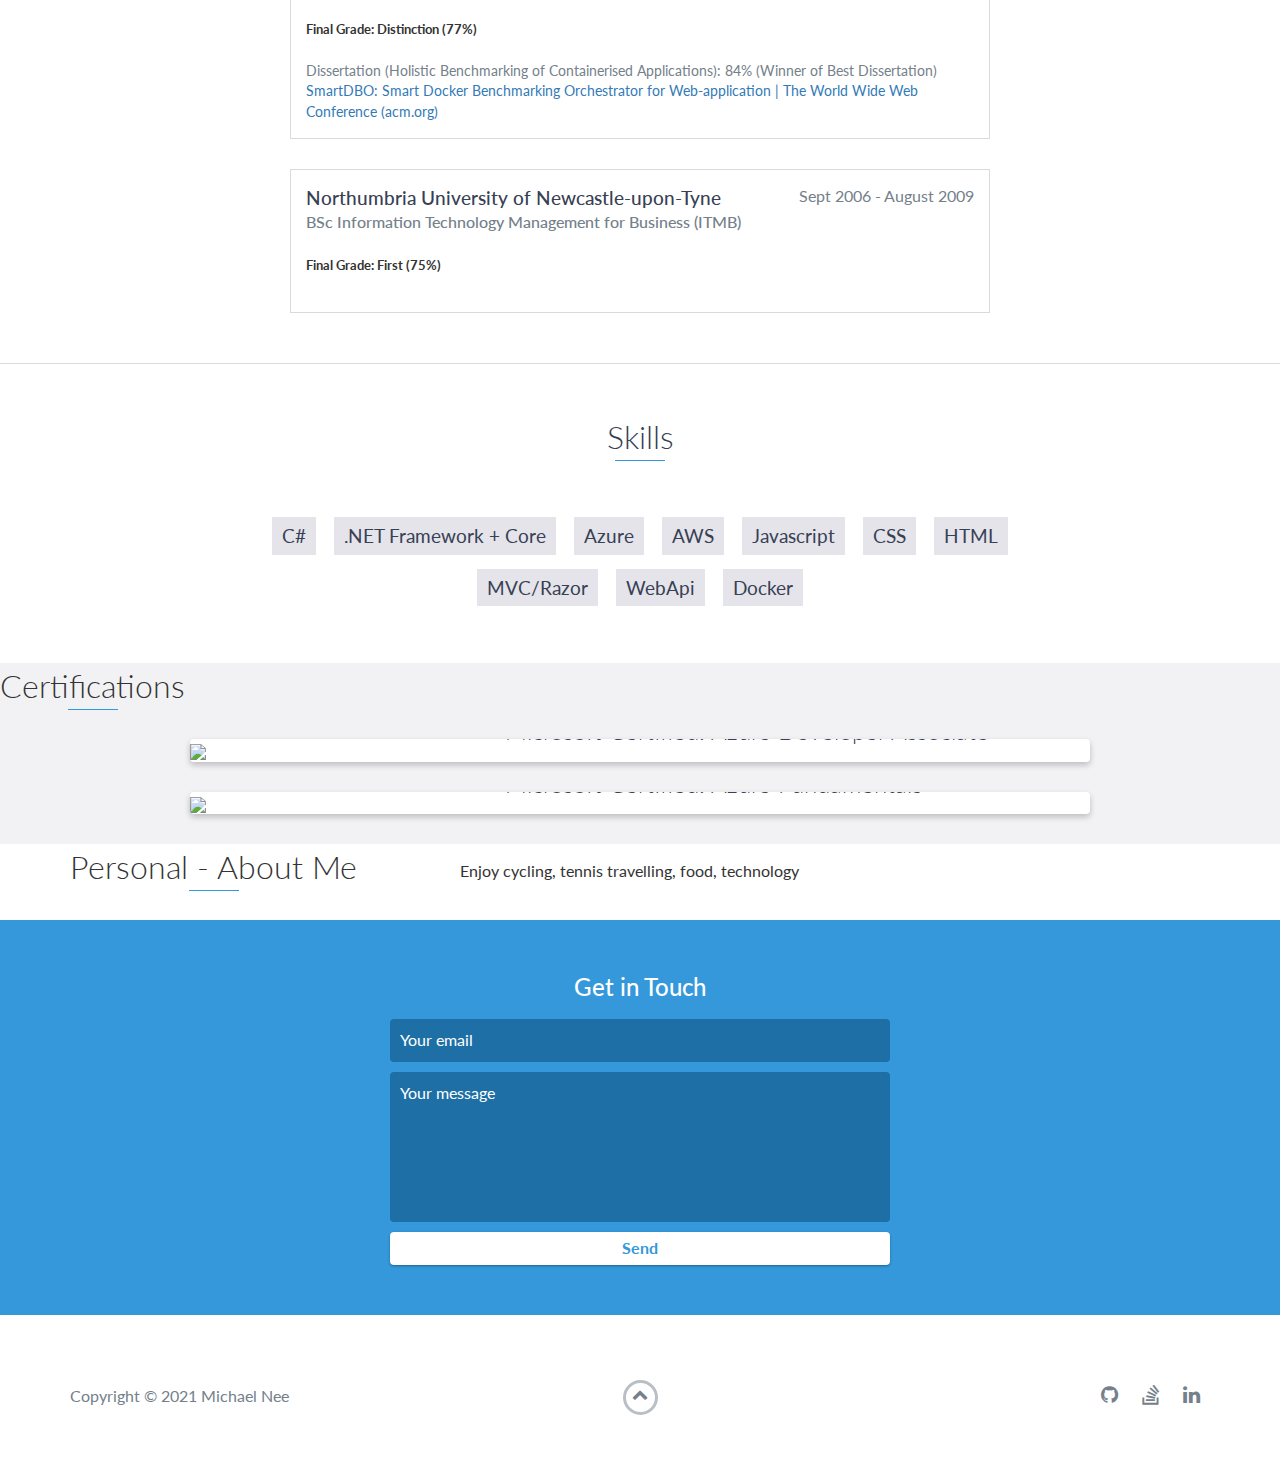
==== commit 91ccb6e9: "New website" ====
--- a/index.html
+++ b/index.html
@@ -1,103 +1,331 @@
-    <!DOCTYPE html>
-    <html lang="en">
-    <head prefix="og: http://ogp.me/ns#">
-        <!-- Global site tag (gtag.js) - Google Analytics -->
-        <script async src="https://www.googletagmanager.com/gtag/js?id=UA-124361732-1"></script>
-        <script>
-            window.dataLayer = window.dataLayer || [];
-            function gtag() { dataLayer.push(arguments); }
-            gtag('js', new Date());
-            gtag('config', 'UA-124361732-1');
-        </script>
-    
-        <meta charset="utf-8" />
-        <title>Michael Nee Website - Welcome</title>
-        <meta name="viewport" content="width=device-width, initial-scale=1.0, minimum-scale=1" />
-        <meta name="description" content="@ViewData["Description"]" />
-        <link href="/vendor/bootstrap/css/bootstrap.min.css" rel="stylesheet" />
-        <!-- Custom fonts for this template -->
-        <link href="https://fonts.googleapis.com/css?family=Saira+Extra+Condensed:100,200,300,400,500,600,700,800,900" rel="stylesheet" />
-        <link href="https://fonts.googleapis.com/css?family=Open+Sans:300,300i,400,400i,600,600i,700,700i,800,800i" rel="stylesheet" />
-        <link href="/vendor/font-awesome/css/font-awesome.min.css" rel="stylesheet" />
-        <link href="/vendor/devicons/css/devicons.min.css" rel="stylesheet" />
-        <link href="/vendor/simple-line-icons/css/simple-line-icons.css" rel="stylesheet" />
-        <link rel="stylesheet" href="~/css/abovethefold.scss" inline />
-        <link href="/css/resume.min.css" rel="stylesheet" />
-    
-        <!-- <meta property="og:type" content="website" />
-        <meta property="og:title" content="@ViewData["Title"]" />
-        <meta property="og:description" content="@ViewData["Description"]" />
-        <meta property="og:url" content="@(host + Context.Request.Path)" />
-        <meta property="og:image" content="@host/img/icon180x180.png" />
-        <meta property="og:image:width" content="180" />
-        <meta property="og:image:height" content="180" /> -->
-        <link rel="icon" type="image/png" sizes="16x16" href="/img/icon16x16.png" />
-        <link rel="apple-touch-icon" sizes="180x180" href="~/img/icon180x180.png" />
-        <link rel="shortcut icon" href="/img/icon16x16.png" />
-        <meta name="msapplication-square150x150logo" content="/img/icon180x180.png" />
-        <link rel="edituri" type="application/rsd+xml" title="RSD" href="~/rsd.xml" />
-        <link rel="alternate" type="application/rss+xml" href="~/feed/rss/" />
-        <link rel="alternate" type="application/atom+xml" href="~/feed/atom/" />
-    </head>
-    
-    <body id="page-top" itemscope itemtype="http://schema.org/WebPage">
-        <nav class="navbar navbar-expand-lg navbar-dark bg-primary fixed-top" id="sideNav">
-            <a class="navbar-brand js-scroll-trigger" href="#page-top">
-                <span class="d-block d-lg-none"></span>
-                <span class="d-none d-lg-block">
-                    <img class="img-fluid img-profile rounded-circle mx-auto mb-2" src="/img/profile.jpg" alt="profile-pic" />
-                </span>
-            </a>
-            <button class="navbar-toggler" type="button" data-toggle="collapse" data-target="#navbarSupportedContent" aria-controls="navbarSupportedContent" aria-expanded="false" aria-label="Toggle navigation">
-                <span class="navbar-toggler-icon"></span>
-            </button>
-            <div class="collapse navbar-collapse" id="navbarSupportedContent">
-                <ul class="navbar-nav">
-                    <li class="nav-item">
-                        <a class="nav-link js-scroll-trigger" href="/">About</a>
-                    </li>
-                    <li class="nav-item">
-                        <a class="nav-link js-scroll-trigger" href="/experience.html">Experience</a>
-                    </li>
-                    <li class="nav-item">
-                        <a class="nav-link js-scroll-trigger" href="/education.html">Education</a>
-                    </li>
-                    <li class="nav-item">
-                        <a class="nav-link js-scroll-trigger" href="/skills.html">Skills</a>
-                    </li>
-                    <li class="nav-item">
-                        <a class="nav-link js-scroll-trigger" href="/interests.html">Interests</a>
-                    </li>
-                    <li class="nav-item">
-                        <a class="nav-link js-scroll-trigger" href="/portfolio.html">Portfolio</a>
-                    </li>
-                    <li class="nav-item">
-                        <a class="nav-link js-scroll-trigger" target="_blank" href="https://medium.com/@michaelnee/">Blog</a>
-                    </li>
-                    <!-- <li class="nav-item">
-                        <a class="nav-link js-scroll-trigger" target="_blank" href="https://newcastle-my.sharepoint.com/:b:/g/personal/a5224414_newcastle_ac_uk/EdMumNXvD11PombgiTygT5gBdrt0YLXhKjTFtrQzNgDa5Q?e=h8RASY">C.V.</a>
-                    </li> -->
-                    <li class="nav-item">
-                        <a class="nav-link js-scroll-trigger" href="https://www.linkedin.com/in/michaelnee/" target="_blank">LinkedIn</a>
-                    </li>
-                </ul>
-            </div>
-        </nav>
-        <main itemprop="mainEntity" itemscope itemtype="http://schema.org/Blog">
-            <noscript>
-                <p class="container">Some features of this website do not work as expected when JavaScript is disabled</p>
-            </noscript>
-            
-            <main itemprop="mainEntity" itemscope="" itemtype="http://schema.org/Blog"> <noscript> <p class=container>Some features of this website do not work as expected when JavaScript is disabled</p> </noscript> <section class="resume-section p-3 p-lg-5 d-flex d-column" id="about"> <div class="my-auto"> <h1 class="mb-0"> Michael <span class="text-primary">Nee</span> </h1> <div class="subheading mb-5"> Newcastle-upon-Tyne, United Kingdom <a href="mailto:info@michael-nee.co.uk">info@michael-nee.co.uk</a> </div> <p class="mb-5"> Hello and welcome to my website. </p> <p class="mb-5"> About to complete and graduate from Newcastle University in E-business (Information Systems) with target grade of Distinction (70%). Learnt number of new technical, management and business skills across degree in able to manage IT and gain an advantage from implementation. Previously a senior C# developer with experience in several organisations and project sizes, with lots of work recently involving .NET core (2.1), cloud migration &amp; set-up, and setting up DevOps CI/CD pipelines to ensure safe and continuous delivery of code. </p> <p class="mb-5"> Open to new opportunities, willing to relocate across the UK or Europe for new challenges. Available from middle of September 2018. References available on request. </p> <ul class="list-inline list-social-icons mb-0"><li class="list-inline-item"> <a href="https://www.facebook.com/michaelneesoftware" target="_blank"> <span class="fa-stack fa-lg"> <i class="fa fa-circle fa-stack-2x"></i> <i class="fa fa-facebook fa-stack-1x fa-inverse"></i> </span> </a> </li> <li class="list-inline-item"> <a href="https://twitter.com/michael_nee1" target="_blank"> <span class="fa-stack fa-lg"> <i class="fa fa-circle fa-stack-2x"></i> <i class="fa fa-twitter fa-stack-1x fa-inverse"></i> </span> </a> </li> <li class="list-inline-item"> <a href="https://www.linkedin.com/in/michaelnee/" target="_blank"> <span class="fa-stack fa-lg"> <i class="fa fa-circle fa-stack-2x"></i> <i class="fa fa-linkedin fa-stack-1x fa-inverse"></i> </span> </a> </li> <li class="list-inline-item"> <a href="https://github.com/michael-nee" target="_blank"> <span class="fa-stack fa-lg"> <i class="fa fa-circle fa-stack-2x"></i> <i class="fa fa-github fa-stack-1x fa-inverse"></i> </span> </a> </li></ul> </div> </section> </main>
-        </main>
-    
-        <link rel="stylesheet" href="/css/belowthefold.scss" />
-        <script src="/vendor/jquery/jquery.min.js"></script>
-        <script src="/vendor/bootstrap/js/bootstrap.bundle.min.js"></script>
-        <!-- Plugin JavaScript -->
-        <script src="/vendor/jquery-easing/jquery.easing.min.js"></script>
-        <!-- Custom scripts for this template -->
-        <script src="/js/resume.min.js"></script>
-        <script src="/js/site.js" async defer></script>
-    </body>
-    </html>+<!DOCTYPE html>
+<html class="no-js" lang="en">
+
+<head>
+    <!-- Global site tag (gtag.js) - Google Analytics -->
+    <script async src="https://www.googletagmanager.com/gtag/js?id=UA-88799527-1"></script>
+    <script>
+    window.dataLayer = window.dataLayer || [];
+    function gtag(){dataLayer.push(arguments);}
+    gtag('js', new Date());
+
+    gtag('config', 'UA-88799527-1');
+    </script>
+    <meta charset="utf-8">
+    <meta http-equiv="X-UA-Compatible" content="IE=edge">
+    <meta name="viewport" content="width=device-width, initial-scale=1">
+    <title>Michael Nee - My Portfolio</title>
+	<link rel="shortcut icon" href="favicon.ico" type="image/x-icon">
+	<link rel="icon" href="favicon.ico" type="image/x-icon">
+    <link href="https://fonts.googleapis.com/css?family=Lato:300,400,700,900" rel="stylesheet">
+    <link rel="stylesheet" href="libs/font-awesome/css/font-awesome.min.css">
+    <link href="css/bootstrap.min.css" rel="stylesheet">
+    <link href="css/styles.css" rel="stylesheet">
+</head>
+
+<body>
+    <div id="mobile-menu-open" class="shadow-large">
+        <i class="fa fa-bars" aria-hidden="true"></i>
+    </div>
+    <!-- End #mobile-menu-toggle -->
+    <header>
+        <div id="mobile-menu-close">
+            <span>Close</span> <i class="fa fa-times" aria-hidden="true"></i>
+        </div>
+        <ul id="menu" class="shadow">
+            <li>
+                <a href="#about">About</a>
+            </li>
+            <li>
+                <a href="#experience">Experience</a>
+            </li>
+            <li>
+                <a href="#education">Education</a>
+            </li>
+            <li>
+                <a href="#skills">Skills</a>
+            </li>
+            <li>
+                <a href="#certfications">Certfications</a>
+            </li>
+            <li>
+                <a href="#personal">Personal</a>
+            </li>
+            <li>
+                <a href="#contact">Contact</a>
+            </li>
+        </ul>
+    </header>
+    <!-- End header -->
+
+    <div id="lead">
+        <div id="lead-content">
+            <h1>Michael Nee</h1>
+            <img src="https://avatars.githubusercontent.com/u/22775080?v=4" class="responsive" />
+            <h2>Senior Software Engineer</h2>
+            <a href="https://1drv.ms/w/s!AntVx6SoFqJxh8BfjiSBXkBQwDaoWg?e=wXdL7I" class="btn-rounded-white" target="_blank">Download Resume</a>
+        </div>
+        <!-- End #lead-content -->
+
+        <div id="lead-overlay"></div>
+
+        <div id="lead-down">
+            <span>
+                <i class="fa fa-chevron-down" aria-hidden="true"></i>
+            </span>
+        </div>
+        <!-- End #lead-down -->
+    </div>
+    <!-- End #lead -->
+
+    <div id="about">
+        <div class="container">
+            <div class="row">
+                <div class="col-md-4">
+                    <h2 class="heading">About Me</h2>
+                </div>
+                <div class="col-md-8">
+                    <p>
+                        An experienced Senior C# .NET Developer (9+ years) currently working for Ryanair Travel Labs in the Payment Services team.  Been involved in several major projects including implementation of ThreeD Secure 2.0 for flight bookings, a major upgrade of our payment systems and being part of the process in deconstructing our monolithic reservation system to micro-service architecture working remotely with others across 3 sites.  Previously had completed MSc degree at Newcastle University in E-Business (Information Systems) achieving a distinction final grade (77%) learning/reaffirming several business and computing science skills especially around strategy, competing with IT and cloud technologies with extensive use of Azure recently and containerisation.  Before then several roles in developing systems new systems, to modifying existing systems and general IT skill use.</p>
+                </div>
+            </div>
+        </div>
+    </div>
+    <!-- End #about -->
+
+    <div id="experience" class="background-alt">
+        <h2 class="heading">Experience</h2>
+        <div id="experience-timeline">
+            <div data-date="February 2019 – Present">
+                <h3>Ryanair Labs</h3>
+                <h4>C# .NET Engineer</h4>
+                <h5>Madrid/Remote</h5>
+                <ul>
+                    <li>Working on new features, changes and bugfixes around main reservation system (this is a 3rd party system which we interface to) which was used by over 300,000 customers daily mainly around payments including leading new Payments team.</li>
+                    <li>Working with architect and other software engineers to migrate payments over to new microservice architecture to improve scalability and agility of service, while also deconstructing existing monolithic reservation backend.</li>
+                    <li>Bug fixes, improvements and new features have improved payment conversion go from 75% to 90% by identifying bugs, handling errors, and working with client-side teams (desktop and mobile) as part of SRE (site reliability engineering).</li>
+                    <li>Integrated ThreeD Secure 2.0 solution for card payments to ensure compatibility with PSD2 regulation for Desktop and Mobile.</li>
+                    <li>Developed Credit/Debit surcharging solution which accrued revenue of €10m+ in its first 12 months.</li>
+                    <li>Implementing new tokenisation system in payments to provide even more robust security with payments via AWS VPC with card payment security.</li>
+                    <li>Work closely with QA’s to build new tools to help QA process and provide guidelines for testing to ensure bugs don’t go into production.</li>
+                </ol>
+            </div>
+
+            <div data-date="August 2017 – March 2018">
+                <h3>Mediaworks</h3>
+                <h4>C# .NET Engineer</h4>
+                <h5>Gateshead</h5>
+                <ul>
+                    <li>Umbraco C# Developer for the project with a large utility provider for their main website using an Agile (Scrum) project methodology.  Successfully went through several sprints adding new functionality.</li>
+                    <li>Leading of organisation into adopting .NET for more projects and away from purely php where appropriate (Data Driven, API Projects, Scalable Solutions).</li>
+                    <li>Implementation of Business Intelligence Platform (QlikSense) into organisation and development of employee/client portal.</li>
+                    <li>Web API’s (v2 .NET) developed, tested and implemented for two data-driven apps (iOS and Android).</li>
+                    <li>Integrations developed on several other projects from data-driven APIs using .NET Core MVC & Web API (v 1.1 and 2.0) with Docker and Azure App Service where appropriate configured for scalability.</li>
+                    <li>Introduction of new processes around .NET projects to help improve deployments and start CI/CD pipelines within Azure.</li>
+                </ul>
+            </div>
+
+            <div data-date="March 2017 – July 2017">
+                <h3>Techmarx</h3>
+                <h4>Contract Consultant</h4>
+                <h5>Washington</h5>
+                <ul>
+                    <li>Development of new Client-Side Portal using ASP.net 4.5, MVC (WebAPI 2), Entity Framework, jQuery and Knockout JS.  Using Domain Driven Design/Clean Architecture approach to development.  UX design based.</li>
+                    <li>Features which include Job Management, Timesheet & Expense Submission, Invoice & Purchase Order Creation (to PDF), Staff Management & Allocation, Holidays + various smaller features.</li>
+                    <li>Deep integration with Main Client to enhance collaboration on projects.</li>
+                    <li>Offline forms compatible with iOS and Android browsers for staff when on the client device.</li>
+                    <li>Android Vehicle Tracking App developed with the use of Xamarin and WebAPI 2 with live tracking & history when using the client device and portal.</li>
+                    <li>Migration to Azure and AWS of hosting and services.</li>
+                </ul>
+            </div>
+            <div data-date="February 2015 – September 2016">
+                <h3>Inspired Digital Agency</h3>
+                <h4>Fullstack C# .NET Developer</h4>
+                <h5>Newcastle-upon-Tyne</h5>
+                <ul>
+                    <li>Development of new features on multiple projects across various languages and frameworks.  (C#, WebForms, MVC, php) in an Agile environment.</li>
+                    <li>Payment integrations with Stripe and SagePay<./li>
+                    <li>Development support for several Wordpress projects (php).</li>
+                    <li>Frontend development on several websites.</li>
+                    <li>Technical support for clients and staff (Email Configuration, PC/Laptop setup).</li>
+                    <li>Creation of New Email Direct Marketing process which improved the success and deliverability.</li>
+                </ul>
+            </div>
+            <div data-date="October 2014 – January 2015">
+                <h4>Contract Developer and Consultant</h4>
+                <h5>Newcastle-upon-Tyne</h5>
+                <ul>
+                    <li>Development of new features on multiple projects across various languages and frameworks.  (C#, WebForms, MVC, php) in an Agile environment.</li>
+                    <li>Payment integrations with Stripe and SagePay<./li>
+                    <li>Development support for several Wordpress projects (php).</li>
+                    <li>Frontend development on several websites.</li>
+                    <li>Technical support for clients and staff (Email Configuration, PC/Laptop setup).</li>
+                    <li>Creation of New Email Direct Marketing process which improved the success and deliverability.</li>
+                </ul>
+            </div>
+            <div data-date="August 2011 – September 2014">
+                <h3>Mr. Filby Logistics / Low Cost Parcels</h3>
+                <h4>IT consultant and developer</h4>
+                <h5>North Shields / London</h5>
+                <ul>
+                    <li>The installation and configuration of required infrastructure for both warehouses & offices in both the North East and London including PC’s, Networks, Servers, and VOIP.</li>
+                    <li>Development of several systems to help with operations with different clients. Job tracking portal, Stock Management, Driver POD systems (with Android Mobile app using jQuery Mobile) to support operations.</li>
+                    <li>Design and Implementation of IT Infrastructure (Hardware, Software, Servers, VOIP).</li>
+                    <li>Development of central dispatch system used by clients and staff.  Used to process up to 10,000 shipments at peak time and over 200 users using the system daily.  Technologies MySQL, .NET C# Framework, WebForms and MVC.</li>
+                    <li>Integration with 3rd Party systems to extended functionality (eBay, Linnworks, Yodel Tracking, Royal Mail).</li>
+                </ul>
+            </div>
+            <div data-date="August 2011 – September 2014">
+                <h3>Carphone Warehouse / BestBuy Group</h3>
+                <h4>Graduate IT Consultant</h4>
+                <h5>London</h5>
+                <ul>
+                    <li>Placed within various information systems departments to gain commercial experience.</li>
+                    <li>Project Management and Business Analyst experience across several projects.</li>
+                    <li>Designed requirements for an important data-warehousing project.</li>
+                </ul>
+            </div>
+        </div>
+    </div>
+    <!-- End #experience -->
+
+    <div id="education">
+        <h2 class="heading">Education</h2>
+        <div class="education-block">
+            <h3>University of Newcastle-upon-Tyne</h3>
+            <span class="education-date">Sept 2016 - Sept 2018</span>
+            <h4>MSc in E-business (information-systems)</h4>
+            <h5>Final Grade: Distinction (77%)</h5>
+            <p>Dissertation (Holistic Benchmarking of Containerised Applications): 84% (Winner of Best Dissertation)</p>
+            <p>
+                <a href="https://dl.acm.org/doi/abs/10.1145/3308558.3314137" target="_blank">SmartDBO: Smart Docker Benchmarking Orchestrator for Web-application | The World Wide Web Conference (acm.org)</a>
+            </p>
+        </div>
+        <!-- End .education-block -->
+
+        <div class="education-block">
+            <h3>Northumbria University of Newcastle-upon-Tyne</h3>
+            <span class="education-date">Sept 2006 - August 2009</span>
+            <h4>BSc Information Technology Management for Business (ITMB)</h4>
+            <h5>Final Grade: First (75%)</h5>
+        </div>
+        <!-- End .education-block -->
+    </div>
+    <!-- End #education -->
+
+    <div id="skills">
+        <h2 class="heading">Skills</h2>
+        <ul>
+            <li>C#</li>
+            <li>.NET Framework + Core</li>
+            <li>Azure</li>
+            <li>AWS</li>
+            <li>Javascript</li>
+            <li>CSS</li>
+            <li>HTML</li>
+            <li>MVC/Razor</li>
+            <li>WebApi</li>
+            <li>Docker</li>
+        </ul>
+    </div>
+    <!-- End #skills -->
+
+    <div id="certfications" class="background-alt">
+        <h2 class="heading">Certifications</h2>
+        <div class="container">
+            <div class="row">
+                <div class="project shadow-large">
+                    <div class="project-image">
+                        <img src="https://images.credly.com/size/220x220/images/63316b60-f62d-4e51-aacc-c23cb850089c/azure-developer-associate-600x600.png" />
+                    </div>
+                    <!-- End .project-image -->
+                    <div class="project-info">
+                        <h3>Microsoft Certified: Azure Developer Associate</h3>
+                        <a href="https://www.credly.com/badges/324d3ec4-2b28-4303-90f0-d5c33b2681db/public_url" target="_blank">View Badge</a>
+                    </div>
+                    <!-- End .project-info -->
+                </div>
+                <!-- End .project -->
+
+                <div class="project shadow-large">
+                    <div class="project-image">
+                        <img src="https://images.credly.com/size/220x220/images/6a254dad-77e5-4e71-8049-94e5c7a15981/azure-fundamentals-600x600.png" />
+                    </div>
+                    <!-- End .project-image -->
+                    <div class="project-info">
+                        <h3>Microsoft Certified: Azure Fundamentals</h3>
+                        <a href="https://www.credly.com/badges/0eb04126-d185-4031-994f-c50014be82c3/public_url" target="_blank">View certfication</a>
+                    </div>
+                    <!-- End .project-info -->
+                </div>
+                <!-- End .project -->
+            </div>
+        </div>
+    </div>
+
+    <!-- End of certifications -->
+
+    <div id="personal" class="background">
+        <div class="container">
+            <div class="row">
+                <div class="col-md-4">
+                    <h2 class="heading">Personal - About Me</h2>
+                </div>
+                <div class="col-md-8">
+                    <p>Enjoy cycling, tennis travelling, food, technology</p>
+                </div>
+            </div>
+        </div>
+    </div>
+    <!-- End #about -->
+
+    <div id="contact">
+        <h2>Get in Touch</h2>
+        <div id="contact-form">
+            <form method="POST" action="https://formspree.io/f/mqkwednr">
+                <input type="hidden" name="_subject" value="Contact request from www.michael-nee.co.uk" />
+                <input type="email" name="_replyto" placeholder="Your email" required>
+                <textarea name="message" placeholder="Your message" required></textarea>
+                <button type="submit">Send</button>
+            </form>
+        </div>
+        <!-- End #contact-form -->
+    </div>
+    <!-- End #contact -->
+
+    <footer>
+        <div class="container">
+            <div class="row">
+                <div class="col-sm-5 copyright">
+                    <p>
+                        Copyright &copy; 2021 Michael Nee
+                    </p>
+                </div>
+                <div class="col-sm-2 top">
+                    <span id="to-top">
+                        <i class="fa fa-chevron-up" aria-hidden="true"></i>
+                    </span>
+                </div>
+                <div class="col-sm-5 social">
+                    <ul>
+                        <li>
+                            <a href="https://github.com/michael-nee" target="_blank"><i class="fa fa-github" aria-hidden="true"></i></a>
+                        </li>
+                        <li>
+                            <a href="https://stackoverflow.com/users/7611950/michael-nee" target="_blank"><i class="fa fa-stack-overflow" aria-hidden="true"></i></a>
+                        </li>
+                        <li>
+                            <a href="https://www.linkedin.com/in/michaelnee/" target="_blank"><i class="fa fa-linkedin" aria-hidden="true"></i></a>
+                        </li>
+                    </ul>
+                </div>
+            </div>
+        </div>
+    </footer>
+    <!-- End footer -->
+
+    <script src="https://ajax.googleapis.com/ajax/libs/jquery/1.12.4/jquery.min.js"></script>
+    <script src="js/scripts.min.js"></script>
+</body>
+
+</html>
--- a/css/styles.css
+++ b/css/styles.css
@@ -0,0 +1,12 @@
+/*!
+    Title: Dev Portfolio Template
+    Version: 1.2.2
+    Last Change: 03/25/2020
+    Author: Ryan Fitzgerald
+    Repo: https://github.com/RyanFitzgerald/devportfolio-template
+    Issues: https://github.com/RyanFitzgerald/devportfolio-template/issues
+
+    Description: This file contains all the styles associated with the page
+    that don't come from third party libraries. This file gets compiled using
+    Gulp and send to the /css folder which is then loaded on the page.
+*/body{font-family:'Lato', sans-serif;font-size:16px}body.active{overflow:hidden;z-index:-1}.no-js #experience-timeline>div{background:#fff;padding:10px;margin-bottom:10px;border:1px solid #dcd9d9}.no-js #experience-timeline>div h3{font-size:1.5em;font-weight:300;color:#374054;display:inline-block;margin:0}.no-js #experience-timeline>div h4{font-size:1.2em;font-weight:300;color:#7e8890;margin:0 0 15px 0}.no-js #experience-timeline>div p{color:#74808a;font-size:0.9em;margin:0}.no-js #experience-timeline:before,.no-js #experience-timeline:after{content:none}@keyframes dropHeader{0%{transform:translateY(-100%)}100%{transform:translateY(0)}}header{position:absolute;top:0;left:0;right:0;text-align:center;z-index:10;animation-name:dropHeader;animation-iteration-count:1;animation-timing-function:ease;animation-duration:0.75s}header ul{display:inline-block;background:#fff;text-align:center;padding:10px;margin:0;border-bottom-right-radius:4px;border-bottom-left-radius:4px}header li{display:inline-block}header a{display:block;color:#3498db;padding:10px}header a:hover{color:#217dbb;text-decoration:none;background:#eee;border-radius:4px}header a:focus{color:#3498db;text-decoration:none}header.active{display:block}header.sticky{position:fixed;z-index:999}#menu.active{display:block}#mobile-menu-open{display:none;cursor:pointer;position:fixed;right:15px;top:10px;color:#3498db;font-size:1.5em;z-index:20;padding:0 7px;border-radius:4px;background:#fff}#mobile-menu-close{display:none;text-align:right;width:100%;background:#fff;font-size:1.5em;padding-right:15px;padding-top:10px;cursor:pointer;color:#3498db}#mobile-menu-close span{font-size:0.5em;text-transform:uppercase}#mobile-menu-close i{vertical-align:middle}footer{padding:50px 0}.copyright{padding-top:20px}.copyright p{margin:0;color:#74808a}.top{text-align:center}.top span{cursor:pointer;display:block;margin:15px auto 0 auto;width:35px;height:35px;border-radius:50%;border:3px solid #b9bfc4;text-align:center}.top i{color:#74808a}.social{text-align:right}.social ul{margin:5px 0 0 0;padding:0}.social li{display:inline-block;font-size:1.25em;list-style:none}.social a{display:block;color:#74808a;padding:10px}.social a:hover{color:#3498db}.btn-rounded-white{display:inline-block;color:#fff;padding:15px 25px;border:3px solid #fff;border-radius:30px;transition:.5s ease all}.btn-rounded-white:hover{color:#3498db;background:#fff;text-decoration:none}.shadow{box-shadow:0 1px 3px rgba(0,0,0,0.12),0 1px 2px rgba(0,0,0,0.24)}.shadow-large{box-shadow:0 3px 6px rgba(0,0,0,0.08),0 3px 6px rgba(0,0,0,0.15)}.heading{position:relative;display:inline-block;font-size:2em;font-weight:300;margin:0 0 30px 0}.heading:after{position:absolute;content:'';top:100%;height:1px;width:50px;left:0;right:0;margin:0 auto;background:#3498db}.background-alt{background:#f2f2f5}#lead{position:relative;height:100vh;min-height:500px;max-height:1080px;background:url(../images/lead-bg.jpg);background-size:cover;padding:15px;overflow:hidden}#lead-content{position:absolute;z-index:10;top:50%;left:50%;transform:translate(-50%, -50%);text-align:center}#lead-content h1,#lead-content h2{margin:0}#lead-content h1{color:#fff;font-weight:900;font-size:5em;text-transform:uppercase;letter-spacing:0.05em;line-height:0.9em}#lead-content h2{color:#a0cfee;font-weight:500;font-size:2.25em;margin-bottom:15px}#lead-overlay{position:absolute;height:100%;width:100%;top:0;right:0;bottom:0;left:0;background:rgba(33,125,187,0.8);z-index:1}#lead-down{position:absolute;left:0;right:0;width:100%;text-align:center;z-index:10;bottom:15px;color:#fff}#lead-down span{cursor:pointer;display:block;margin:0 auto;width:35px;height:35px;border-radius:50%;border:3px solid #a0cfee;text-align:center}#lead-down i{animation:pulsate 1.5s ease;animation-iteration-count:infinite;padding-top:5px}@keyframes pulsate{0%{transform:scale(1, 1)}50%{transform:scale(1.2, 1.2)}100%{transform:scale(1, 1)}}#about{padding:75px 15px;border-bottom:1px solid #dcd9d9}#about h2{color:#374054}#about p{color:#74808a;margin:0}#experience{padding:50px 15px;text-align:center;border-bottom:1px solid #dcd9d9}#experience h2{color:#374054}#experience-timeline{margin:30px auto 0 auto;position:relative;max-width:1000px}#experience-timeline:before{position:absolute;content:'';top:0;bottom:0;left:303px;right:auto;height:100%;width:3px;background:#3498db;z-index:0}#experience-timeline:after{position:absolute;content:'';width:3px;height:40px;background:#3498db;background:linear-gradient(to bottom, #3498db, rgba(52,152,219,0));top:100%;left:303px}.vtimeline-content{margin-left:350px;background:#fff;border:1px solid #e6e6e6;padding:15px;border-radius:3px;text-align:left}.vtimeline-content h3{font-size:1.5em;font-weight:300;color:#374054;display:inline-block;margin:0}.vtimeline-content h4{font-size:1.2em;font-weight:300;color:#7e8890;margin:0 0 15px 0}.vtimeline-content p{color:#74808a;font-size:0.9em;margin:0}.vtimeline-point{position:relative;display:block;vertical-align:top;margin-bottom:30px}.vtimeline-icon{position:relative;color:#fff;width:50px;height:50px;background:#3498db;border-radius:50%;float:left;z-index:99;margin-left:280px}.vtimeline-icon i{display:block;font-size:2em;margin-top:10px}.vtimeline-date{width:260px;text-align:right;position:absolute;left:0;top:10px;font-weight:300;color:#374054}#education{padding:50px 15px 20px 15px;border-bottom:1px solid #dcd9d9;text-align:center}#education h2{color:#374054;margin-bottom:50px}.education-block{max-width:700px;margin:0 auto 30px auto;padding:15px;border:1px solid #dcd9d9;text-align:left}.education-block h3{font-weight:500;float:left;margin:0;color:#374054}.education-block span{color:#74808a;float:right}.education-block h4{color:#74808a;clear:both;font-weight:500;margin:0 0 15px 0}.education-block p,.education-block ul{margin:0;color:#74808a;font-size:0.9em}.education-block ul{padding:0 0 0 15px}#projects{padding:50px 15px;border-bottom:1px solid #dcd9d9;text-align:center}#projects h2{color:#374054;margin-bottom:50px}.project{position:relative;max-width:900px;margin:0 auto 30px auto;overflow:hidden;background:#fff;border-radius:4px}.project-image{float:left}.project-info{position:absolute;top:50%;transform:translateY(-50%);margin-left:300px;padding:15px}.project-info h3{font-size:1.5em;font-weight:300;color:#374054;margin:0 0 15px 0}.project-info p{color:#74808a;margin:0 0 15px 0;font-size:0.9em}.no-image .project-info{position:relative;margin:0;padding:30px 15px;transform:none}#more-projects{display:none}#skills{padding:50px 15px;text-align:center}#skills h2{color:#374054;margin-bottom:50px}#skills ul{display:block;margin:0 auto;padding:0;max-width:800px}#skills li{display:inline-block;margin:7px;padding:5px 10px;color:#374054;background:#e4e4ea;list-style:none;cursor:default;font-size:1.2em}#contact{padding:50px 15px;background:#3498db;text-align:center}#contact h2{margin:0 0 15px 0;color:#fff;font-weight:500}#contact-form{max-width:500px;margin:0 auto}#contact-form input,#contact-form textarea{display:block;width:100%;padding:10px;border-radius:4px;border:none;margin-bottom:10px;background:#1d6fa5;color:#fff;transition:.5s ease all}#contact-form input::-webkit-input-placeholder,#contact-form textarea::-webkit-input-placeholder{color:#fff}#contact-form input:-moz-placeholder,#contact-form textarea:-moz-placeholder{color:#fff;opacity:1}#contact-form input::-moz-placeholder,#contact-form textarea::-moz-placeholder{color:#fff;opacity:1}#contact-form input:-ms-input-placeholder,#contact-form textarea:-ms-input-placeholder{color:#fff}#contact-form input:focus,#contact-form textarea:focus{outline:none;background:#16527a}#contact-form textarea{height:150px;resize:none}#contact-form button{display:block;width:100%;background:#fff;border-radius:4px;padding:5px 10px;border:none;color:#3498db;font-weight:700;box-shadow:0 1px 3px rgba(0,0,0,0.12),0 1px 2px rgba(0,0,0,0.24);transition:.5s ease all}#contact-form button:hover{box-shadow:0 10px 20px rgba(0,0,0,0.19),0 6px 6px rgba(0,0,0,0.23)}.optional-section{padding:50px 15px;text-align:center;border-top:1px solid #dcd9d9}.optional-section h2{color:#374054}.optional-section-block{max-width:700px;margin:0 auto 30px auto;padding:15px;border:1px solid #dcd9d9;background:#fff;text-align:left}.optional-section-block h3{font-weight:500;margin:0 0 15px 0;color:#374054}.optional-section-block h4{color:#74808a;clear:both;font-weight:500;margin:0 0 15px 0}.optional-section-block p,.optional-section-block ul{margin:0 0 15px 0;color:#74808a;font-size:0.9em}.optional-section-block ul{padding:0 0 0 15px}@media only screen and (max-width: 750px){#experience-timeline:before,#experience-timeline:after{left:23px}.vtimeline-date{width:auto;text-align:left;position:relative;margin-bottom:15px;display:block;margin-left:70px}.vtimeline-icon{margin-left:0}.vtimeline-content{margin-left:70px}}@media only screen and (max-width: 992px){#lead{height:auto;min-height:auto;max-height:auto;padding:100px 15px}#lead-content{position:relative;transform:none;left:auto;top:auto}#lead-content h1{font-size:3em}#lead-content h2{font-size:1.75em}#about{text-align:center}#about p{text-align:left}}@media only screen and (max-width: 768px){header{position:fixed;display:none;z-index:999;animation:none;bottom:0;height:100%}#mobile-menu-open,#mobile-menu-close{display:block}#menu{height:100%;overflow-y:auto;box-shadow:none;border-radius:0;width:100%}#menu li{display:block;margin-bottom:10px}#lead-content h1{font-size:2em}#lead-content h2{font-size:1.3em}#lead-content a{padding:10px 20px}#lead-down{display:none}.education-block h3,.education-block span{float:none}.project-image{display:none}.project-info{position:relative;margin:0;padding:30px 15px;top:auto;transform:none}footer{text-align:center}.social{text-align:center}}@media only screen and (max-width: 480px){#lead-content h1{font-size:1.5em}#lead-content h2{font-size:1em}#lead-content a{font-size:0.9em;padding:5px 10px}}
